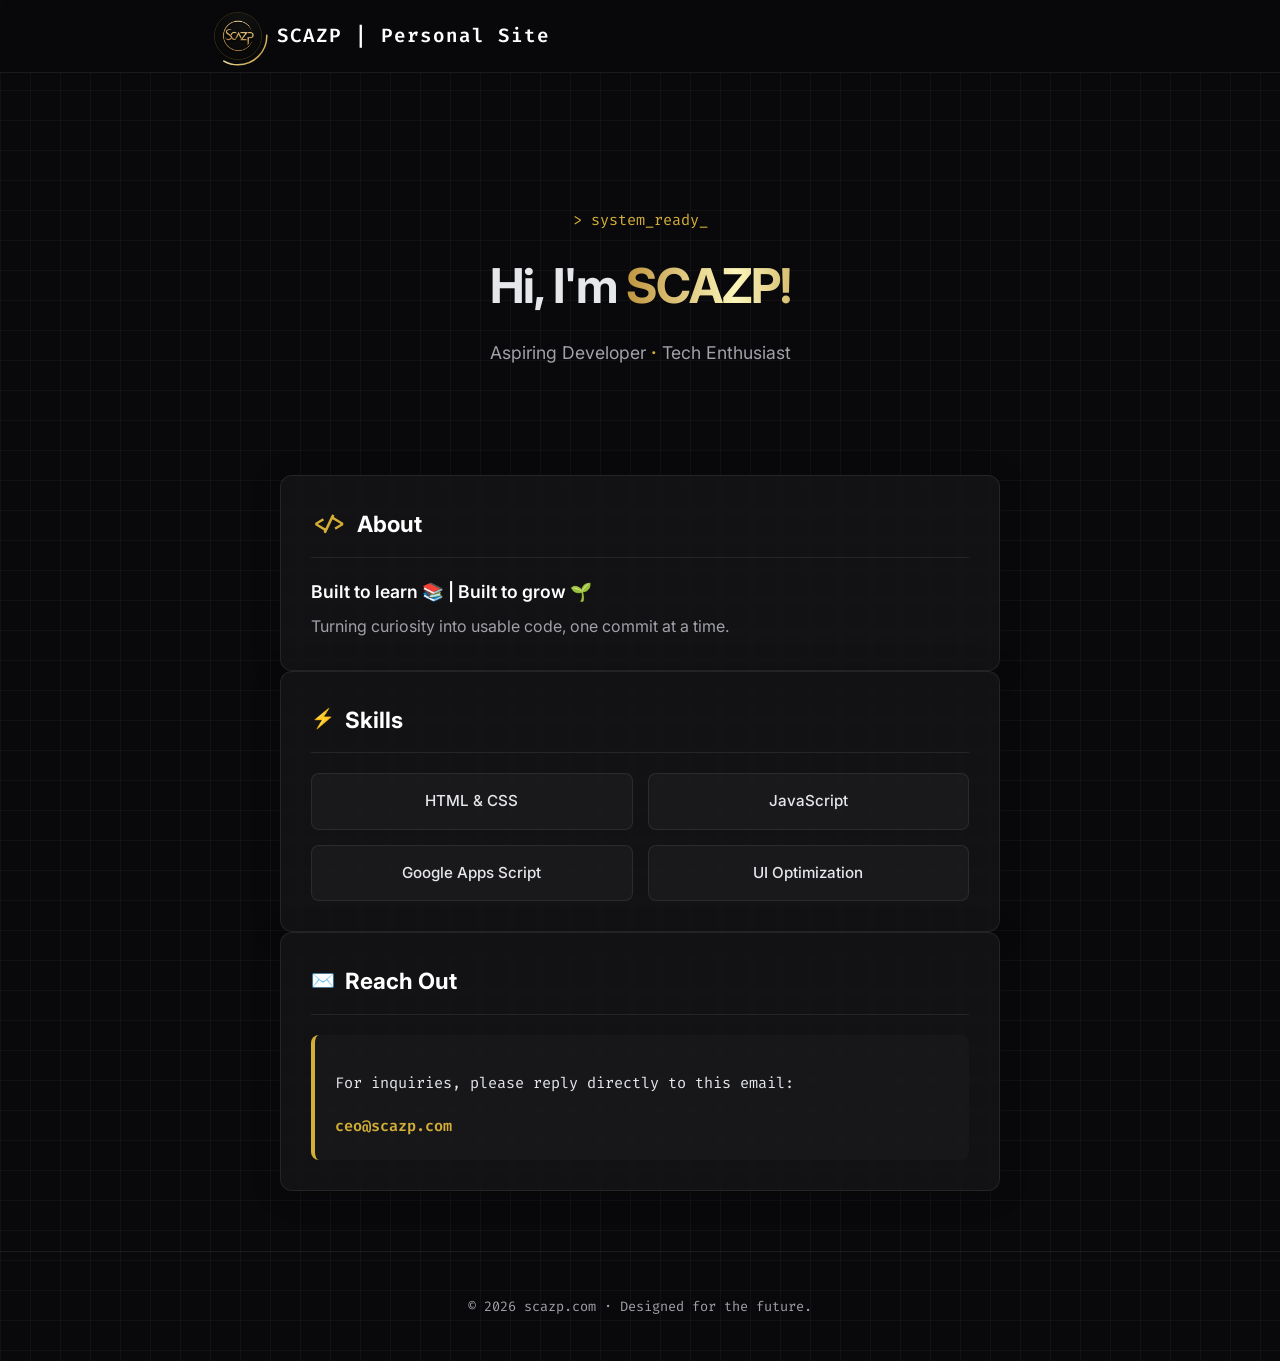
==== index.html @ 583ca5dd "Update index.html" ====
<!DOCTYPE html>
<html lang="en">
<head>
  <meta charset="UTF-8">
  <title>SCAZP | Personal Site</title>
  <meta name="viewport" content="width=device-width, initial-scale=1.0">
  <meta name="description" content="Personal portfolio of SCAZP - Aspiring Developer & Tech Enthusiast">
  <link rel="stylesheet" href="style.css">
  <link rel="preconnect" href="https://fonts.googleapis.com">
  <link rel="preconnect" href="https://fonts.gstatic.com" crossorigin>
  <link href="https://fonts.googleapis.com/css2?family=Fira+Code:wght@400;500;600&family=Inter:wght@300;400;500;600;700&display=swap" rel="stylesheet">
</head>
<body>

  <header class="navbar">
    <div class="brand">
      <div class="logo-wrapper">
        <img src="logo.png" alt="SCAZP Logo" class="logo-img" onerror="this.style.display='none'">
        <svg class="moving-line" viewBox="0 0 100 100" xmlns="http://www.w3.org/2000/svg">
          <circle cx="50" cy="50" r="48" stroke="url(#gold-gradient)" stroke-width="2.5" fill="none" stroke-dasharray="100 200" stroke-linecap="round"/>
          <defs>
            <linearGradient id="gold-gradient" x1="0%" y1="0%" x2="100%" y2="100%">
              <stop offset="0%" stop-color="#bf953f" />
              <stop offset="50%" stop-color="#fcf6ba" />
              <stop offset="100%" stop-color="#b38728" />
            </linearGradient>
          </defs>
        </svg>
      </div>
      <span>SCAZP | Personal Site</span>
    </div>
  </header>

  <main>
    <section class="hero">
      <div class="hero-content">
        <p class="tag">&gt; system_ready<span class="cursor">_</span></p>
        <h1>Hi, I'm <span class="gradient-text">SCAZP!</span></h1>
        <p class="subtitle">Aspiring Developer <span class="dot">·</span> Tech Enthusiast</p>
      </div>
    </section>

    <div class="content-wrapper">
      <section class="card-section">
        <h2><span class="icon">&lt;/&gt;</span> About</h2>
        <p class="about-text">
          <span class="about-strong">Built to learn 📚 | Built to grow 🌱</span>
          <span class="about-light">Turning curiosity into usable code, one commit at a time.</span>
        </p>
      </section>

      <section class="card-section">
        <h2><span class="icon">⚡</span> Skills</h2>
        <ul class="skills">
          <li>HTML & CSS</li>
          <li>JavaScript</li>
          <li>Google Apps Script</li>
          <li>UI Optimization</li>
        </ul>
      </section>

      <section class="card-section">
        <h2><span class="icon">✉️</span> Reach Out</h2>
        <div class="contact-box">
          <p>For inquiries, please reply directly to this email:</p>
          <a href="mailto:ceo@scazp.com" class="email">ceo@scazp.com</a>
        </div>
      </section>
    </div>
  </main>

  <footer>
    <p>© 2026 scazp.com · Designed for the future.</p>
  </footer>

</body>
</html>
---- style.css ----
:root {
  /* Tukar tema kepada warna Emas (Gold) yang sepadan dengan logo */
  --bg: #09090b; 
  --panel: rgba(24, 24, 27, 0.7);
  --panel-border: rgba(255, 255, 255, 0.08);
  --text: #e5e7eb;
  --muted: #a1a1aa;
  --accent: #d4af37; /* Gold premium */
  --accent-glow: rgba(212, 175, 55, 0.3);
}

* {
  box-sizing: border-box;
}

body {
  margin: 0;
  font-family: 'Inter', sans-serif;
  background-color: var(--bg);
  background-image: 
    linear-gradient(rgba(255, 255, 255, 0.03) 1px, transparent 1px),
    linear-gradient(90deg, rgba(255, 255, 255, 0.03) 1px, transparent 1px);
  background-size: 30px 30px;
  color: var(--text);
  line-height: 1.6;
}

/* ===== NAVBAR ===== */
.navbar {
  position: sticky;
  top: 0;
  z-index: 100;
  background: rgba(9, 9, 11, 0.8);
  backdrop-filter: blur(12px);
  -webkit-backdrop-filter: blur(12px);
  border-bottom: 1px solid var(--panel-border);
}

.brand {
  display: flex;
  align-items: center;
  gap: 15px;
  padding: 12px 24px;
  max-width: 900px;
  margin: auto;
}

/* ===== LOGO KAU & GARISAN BERGERAK ===== */
.logo-wrapper {
  position: relative;
  width: 48px;
  height: 48px;
  display: flex;
  align-items: center;
  justify-content: center;
}

.logo-img {
  width: 100%;
  height: 100%;
  object-fit: cover;
  border-radius: 50%; /* Membulatkan logo hitam untuk nampak kemas */
  position: relative;
  z-index: 2;
  border: 1px solid rgba(212, 175, 55, 0.2);
}

.moving-line {
  position: absolute;
  top: -6px;
  left: -6px;
  width: calc(100% + 12px);
  height: calc(100% + 12px);
  z-index: 1;
  animation: spin 3s linear infinite;
}

@keyframes spin {
  100% { transform: rotate(360deg); }
}

.brand span {
  font-family: 'Fira Code', monospace;
  font-size: 1.2rem;
  font-weight: 600;
  letter-spacing: 1px;
  color: #fff;
}

/* ===== HERO ===== */
.hero {
  padding: 100px 20px 60px;
  text-align: center;
}

.tag {
  font-family: 'Fira Code', monospace;
  color: var(--accent);
  font-size: 0.95rem;
  margin-bottom: 15px;
}

.cursor {
  animation: blink 1s step-end infinite;
}

@keyframes blink {
  50% { opacity: 0; }
}

.hero h1 {
  font-size: 3rem;
  margin: 0;
  font-weight: 700;
  letter-spacing: -1px;
}

/* Teks Gradient Emas */
.gradient-text {
  background: linear-gradient(90deg, #bf953f, #fcf6ba, #b38728, #fbf5b7);
  background-size: 200% auto;
  -webkit-background-clip: text;
  -webkit-text-fill-color: transparent;
  background-clip: text;
  animation: shine 4s linear infinite;
}

@keyframes shine {
  to { background-position: 200% center; }
}

.subtitle {
  color: var(--muted);
  font-size: 1.1rem;
  margin-top: 15px;
}

.dot {
  color: var(--accent);
  font-weight: bold;
}

/* ===== CONTENT ===== */
main {
  max-width: 760px;
  margin: auto;
  padding: 20px 20px 60px;
  display: flex;
  flex-direction: column;
  gap: 30px;
}

.card-section {
  background: var(--panel);
  border: 1px solid var(--panel-border);
  border-radius: 12px;
  padding: 30px;
  backdrop-filter: blur(5px);
  box-shadow: 0 4px 30px rgba(0, 0, 0, 0.2);
  transition: transform 0.3s ease, box-shadow 0.3s ease;
  opacity: 0;
  transform: translateY(20px);
  animation: fadeUp 0.6s ease-out forwards;
}

.card-section:hover {
  transform: translateY(-5px);
  box-shadow: 0 10px 40px rgba(0, 0, 0, 0.4);
  border-color: rgba(212, 175, 55, 0.3);
}

.card-section:nth-child(1) { animation-delay: 0.1s; }
.card-section:nth-child(2) { animation-delay: 0.2s; }
.card-section:nth-child(3) { animation-delay: 0.3s; }

h2 {
  color: #fff;
  font-size: 1.4rem;
  margin-top: 0;
  display: flex;
  align-items: center;
  gap: 10px;
  border-bottom: 1px solid var(--panel-border);
  padding-bottom: 15px;
  margin-bottom: 20px;
}

.icon {
  color: var(--accent);
  font-family: 'Fira Code', monospace;
  font-size: 1.2rem;
}

/* ===== SKILLS GRID ===== */
.skills {
  list-style: none;
  padding: 0;
  margin: 0;
  display: grid;
  grid-template-columns: repeat(2, 1fr);
  gap: 15px;
}

.skills li {
  background: rgba(255, 255, 255, 0.03);
  border: 1px solid var(--panel-border);
  padding: 15px;
  border-radius: 8px;
  text-align: center;
  font-weight: 500;
  font-size: 0.95rem;
  transition: all 0.3s ease;
}

.skills li:hover {
  background: rgba(212, 175, 55, 0.05);
  border-color: var(--accent);
  color: var(--accent);
  box-shadow: 0 0 15px var(--accent-glow);
}

@media (max-width: 600px) {
  .skills {
    grid-template-columns: repeat(2, 1fr);
  }
}

/* ===== CONTACT ===== */
.contact-box {
  background: rgba(255, 255, 255, 0.02);
  padding: 20px;
  border-radius: 8px;
  border-left: 4px solid var(--accent);
  font-family: 'Fira Code', monospace;
  font-size: 0.95rem;
  line-height: 1.8;
}

.email {
  color: var(--accent);
  text-decoration: none;
  font-weight: 600;
  display: block;
  margin-top: 5px;
  transition: text-shadow 0.3s ease;
}

.email:hover {
  text-shadow: 0 0 10px var(--accent-glow);
}

/* ===== FOOTER ===== */
footer {
  text-align: center;
  padding: 30px 20px;
  font-size: 0.85rem;
  color: var(--muted);
  border-top: 1px solid var(--panel-border);
  font-family: 'Fira Code', monospace;
}

/* ===== ABOUT TEXT ===== */
.about-text {
  margin: 0;
}

.about-strong {
  display: block;
  font-weight: 600;
  font-size: 1.1rem;
  color: #fff;
  margin-bottom: 8px;
}

.about-light {
  color: var(--muted);
}

/* ANIMATION */
@keyframes fadeUp {
  to {
    opacity: 1;
    transform: translateY(0);
  }
}
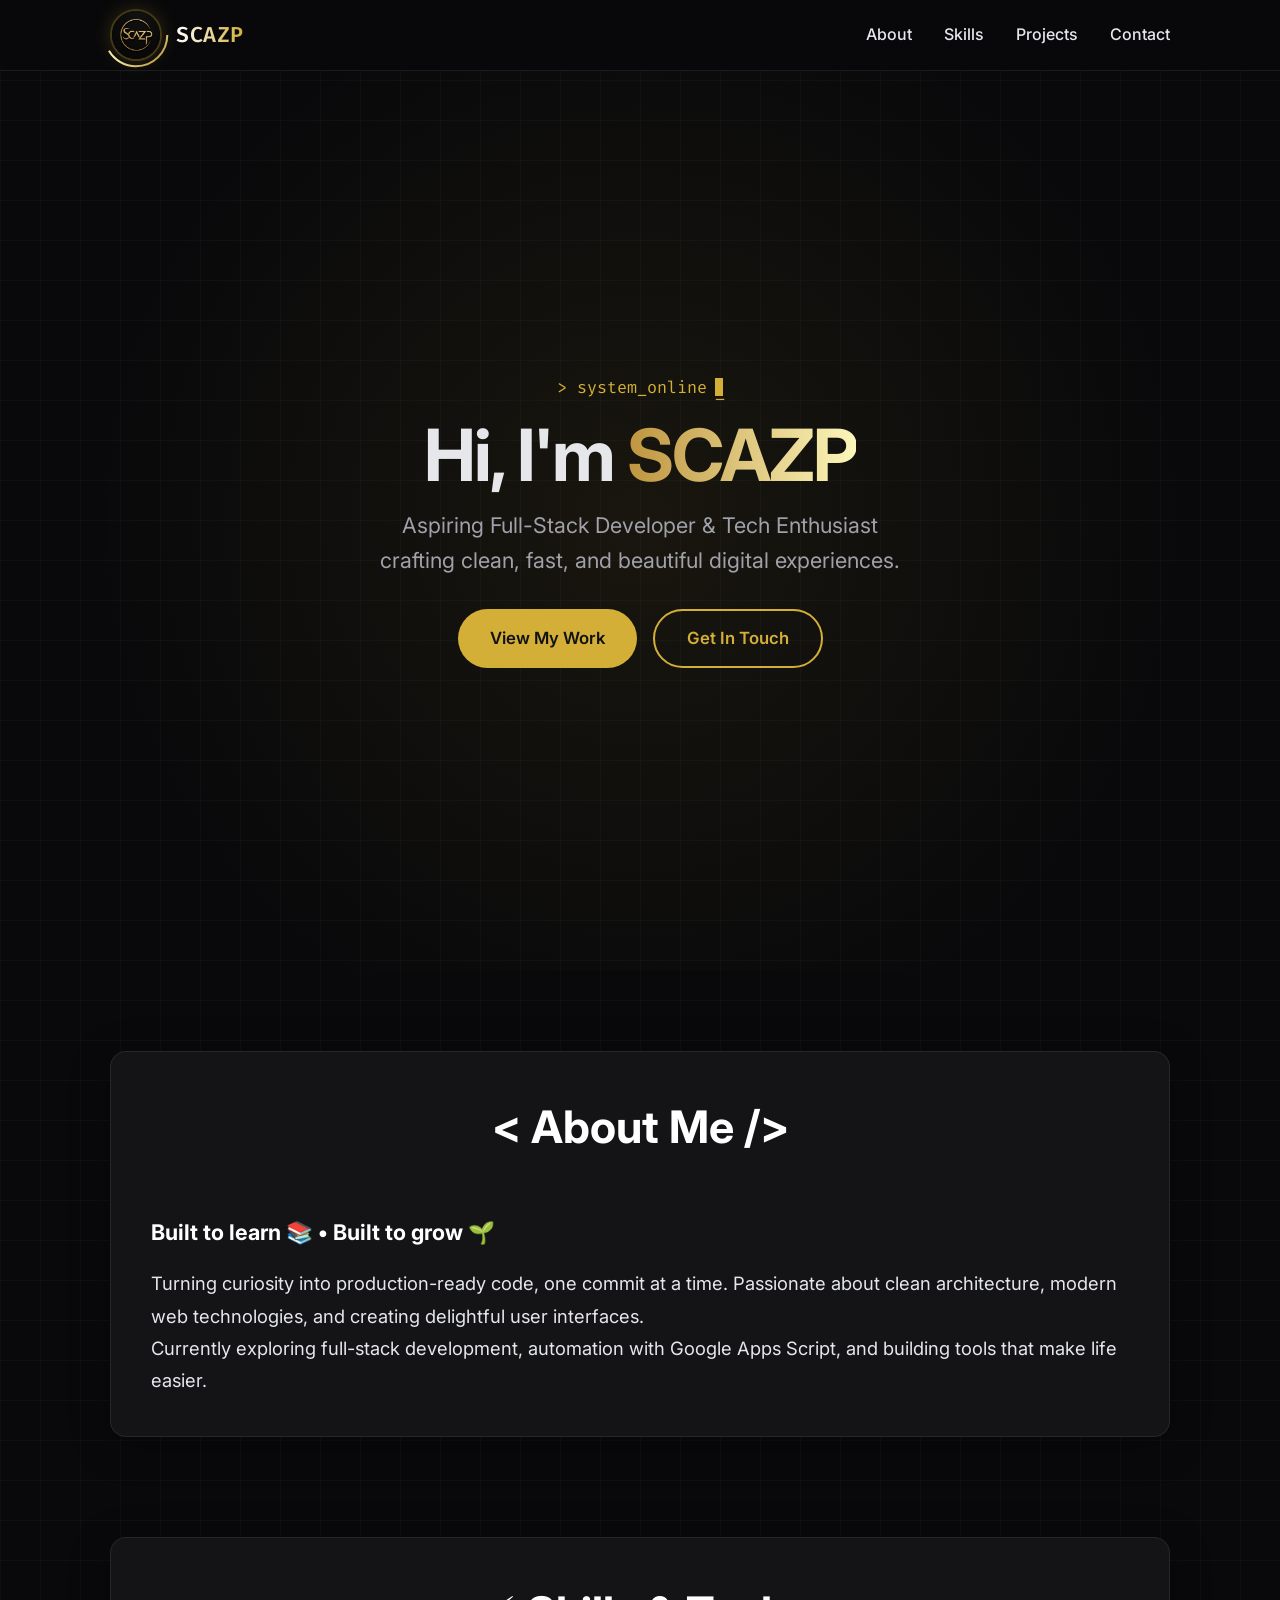
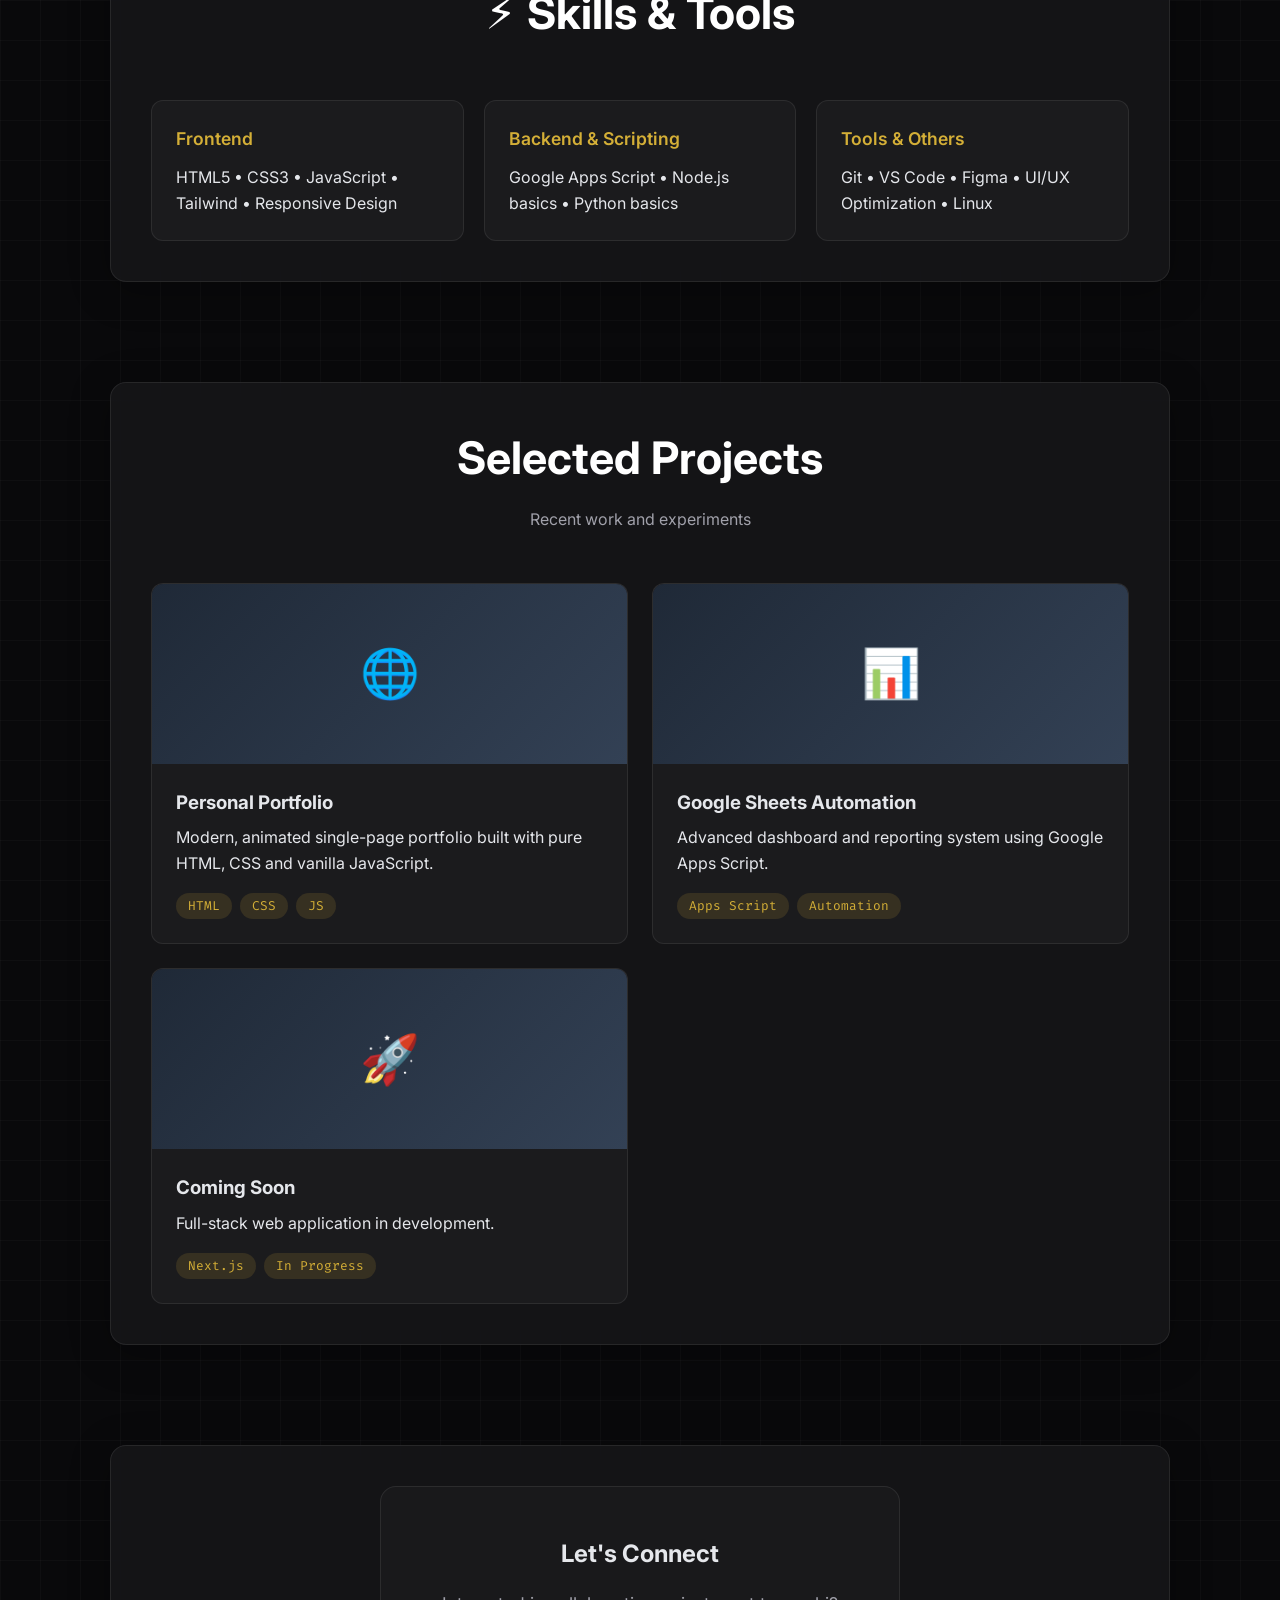
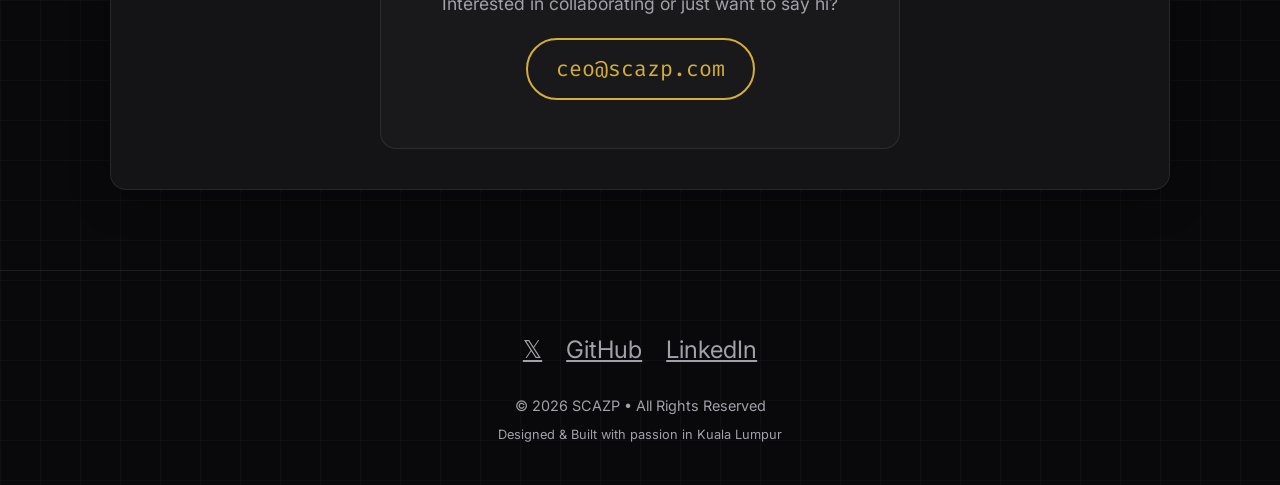
==== commit 3a8c9f4f: "Update index.html" ====
--- a/index.html
+++ b/index.html
@@ -2,76 +2,714 @@
 <html lang="en">
 <head>
   <meta charset="UTF-8">
+  <meta name="viewport" content="width=device-width, initial-scale=1.0">
   <title>SCAZP | Personal Site</title>
-  <meta name="viewport" content="width=device-width, initial-scale=1.0">
-  <meta name="description" content="Personal portfolio of SCAZP - Aspiring Developer & Tech Enthusiast">
-  <link rel="stylesheet" href="style.css">
+  <meta name="description" content="Personal portfolio of SCAZP - Aspiring Developer &amp; Tech Enthusiast">
   <link rel="preconnect" href="https://fonts.googleapis.com">
   <link rel="preconnect" href="https://fonts.gstatic.com" crossorigin>
-  <link href="https://fonts.googleapis.com/css2?family=Fira+Code:wght@400;500;600&family=Inter:wght@300;400;500;600;700&display=swap" rel="stylesheet">
+  <link href="https://fonts.googleapis.com/css2?family=Fira+Code:wght@400;500;600&amp;family=Inter:wght@300;400;500;600;700&amp;display=swap" rel="stylesheet">
+  <style>
+    :root {
+      /* Theme Colors */
+      --bg: #09090b;
+      --panel: rgba(24, 24, 27, 0.75);
+      --panel-border: rgba(255, 255, 255, 0.08);
+      --text: #e5e7eb;
+      --muted: #a1a1aa;
+      --accent: #d4af37;
+      --accent-glow: rgba(212, 175, 55, 0.35);
+      --success: #22c55e;
+    }
+
+    * {
+      box-sizing: border-box;
+      margin: 0;
+      padding: 0;
+    }
+
+    body {
+      font-family: 'Inter', system-ui, sans-serif;
+      background-color: var(--bg);
+      background-image: 
+        linear-gradient(rgba(255, 255, 255, 0.025) 1px, transparent 1px),
+        linear-gradient(90deg, rgba(255, 255, 255, 0.025) 1px, transparent 1px);
+      background-size: 40px 40px;
+      color: var(--text);
+      line-height: 1.6;
+      overflow-x: hidden;
+      -webkit-font-smoothing: antialiased;
+    }
+
+    /* ===== NAVBAR ===== */
+    .navbar {
+      position: sticky;
+      top: 0;
+      z-index: 1000;
+      background: rgba(9, 9, 11, 0.92);
+      backdrop-filter: blur(16px);
+      border-bottom: 1px solid var(--panel-border);
+    }
+
+    .nav-container {
+      max-width: 1100px;
+      margin: 0 auto;
+      padding: 0 20px;
+      display: flex;
+      align-items: center;
+      justify-content: space-between;
+      height: 70px;
+    }
+
+    .brand {
+      display: flex;
+      align-items: center;
+      gap: 14px;
+      text-decoration: none;
+      color: inherit;
+    }
+
+    .logo-wrapper {
+      position: relative;
+      width: 52px;
+      height: 52px;
+      display: flex;
+      align-items: center;
+      justify-content: center;
+    }
+
+    .logo-img {
+      width: 100%;
+      height: 100%;
+      object-fit: cover;
+      border-radius: 50%;
+      border: 2px solid rgba(212, 175, 55, 0.3);
+      box-shadow: 0 0 20px rgba(212, 175, 55, 0.2);
+      z-index: 2;
+    }
+
+    .moving-line {
+      position: absolute;
+      top: -8px;
+      left: -8px;
+      width: calc(100% + 16px);
+      height: calc(100% + 16px);
+      animation: spin 4s linear infinite;
+    }
+
+    @keyframes spin {
+      100% { transform: rotate(360deg); }
+    }
+
+    .brand span {
+      font-family: 'Fira Code', monospace;
+      font-size: 1.35rem;
+      font-weight: 600;
+      letter-spacing: 0.5px;
+      background: linear-gradient(90deg, #fff, var(--accent));
+      -webkit-background-clip: text;
+      -webkit-text-fill-color: transparent;
+    }
+
+    .nav-links {
+      display: flex;
+      gap: 32px;
+      list-style: none;
+    }
+
+    .nav-links a {
+      color: var(--text);
+      text-decoration: none;
+      font-weight: 500;
+      transition: color 0.3s ease;
+    }
+
+    .nav-links a:hover {
+      color: var(--accent);
+    }
+
+    .hamburger {
+      display: none;
+      flex-direction: column;
+      gap: 5px;
+      cursor: pointer;
+      z-index: 1001;
+    }
+
+    .hamburger span {
+      width: 28px;
+      height: 3px;
+      background: var(--accent);
+      transition: all 0.3s ease;
+    }
+
+    /* ===== HERO ===== */
+    .hero {
+      min-height: 100vh;
+      display: flex;
+      align-items: center;
+      justify-content: center;
+      text-align: center;
+      padding: 0 20px;
+      position: relative;
+      overflow: hidden;
+    }
+
+    .hero::before {
+      content: '';
+      position: absolute;
+      top: 0;
+      left: 0;
+      right: 0;
+      bottom: 0;
+      background: radial-gradient(circle at center, rgba(212, 175, 55, 0.08) 0%, transparent 70%);
+      pointer-events: none;
+    }
+
+    .hero-content {
+      max-width: 780px;
+      z-index: 2;
+    }
+
+    .tag {
+      font-family: 'Fira Code', monospace;
+      color: var(--accent);
+      font-size: 1.05rem;
+      margin-bottom: 16px;
+      display: inline-flex;
+      align-items: center;
+      gap: 8px;
+    }
+
+    .cursor {
+      display: inline-block;
+      width: 8px;
+      height: 1.1em;
+      background: var(--accent);
+      vertical-align: middle;
+      animation: blink 0.8s step-end infinite;
+    }
+
+    @keyframes blink {
+      50% { opacity: 0; }
+    }
+
+    .hero h1 {
+      font-size: clamp(2.8rem, 8vw, 4.5rem);
+      font-weight: 700;
+      line-height: 1.05;
+      margin-bottom: 16px;
+      letter-spacing: -2px;
+    }
+
+    .gradient-text {
+      background: linear-gradient(90deg, #bf953f, #fcf6ba, #f0d070, #b38728);
+      background-size: 300% auto;
+      -webkit-background-clip: text;
+      -webkit-text-fill-color: transparent;
+      animation: shine 5s linear infinite;
+    }
+
+    @keyframes shine {
+      to { background-position: 300% center; }
+    }
+
+    .subtitle {
+      color: var(--muted);
+      font-size: clamp(1.15rem, 3.5vw, 1.35rem);
+      max-width: 520px;
+      margin: 0 auto 32px;
+    }
+
+    .cta-buttons {
+      display: flex;
+      gap: 16px;
+      justify-content: center;
+      flex-wrap: wrap;
+    }
+
+    .btn {
+      padding: 14px 32px;
+      border-radius: 9999px;
+      font-weight: 600;
+      text-decoration: none;
+      display: inline-flex;
+      align-items: center;
+      gap: 10px;
+      transition: all 0.3s cubic-bezier(0.4, 0, 0.2, 1);
+      font-size: 1.05rem;
+    }
+
+    .btn-primary {
+      background: var(--accent);
+      color: #111;
+    }
+
+    .btn-primary:hover {
+      transform: translateY(-4px);
+      box-shadow: 0 10px 30px var(--accent-glow);
+    }
+
+    .btn-outline {
+      border: 2px solid var(--accent);
+      color: var(--accent);
+    }
+
+    .btn-outline:hover {
+      background: rgba(212, 175, 55, 0.1);
+      transform: translateY(-4px);
+    }
+
+    /* ===== SECTIONS ===== */
+    .content-wrapper {
+      max-width: 1100px;
+      margin: 0 auto;
+      padding: 80px 20px;
+      display: flex;
+      flex-direction: column;
+      gap: 100px;
+    }
+
+    .section-header {
+      text-align: center;
+      margin-bottom: 50px;
+    }
+
+    .section-header h2 {
+      font-size: clamp(2rem, 5vw, 2.8rem);
+      margin-bottom: 12px;
+      color: #fff;
+    }
+
+    .section-header p {
+      color: var(--muted);
+      max-width: 420px;
+      margin: 0 auto;
+    }
+
+    .card-section {
+      background: var(--panel);
+      border: 1px solid var(--panel-border);
+      border-radius: 16px;
+      padding: 40px;
+      backdrop-filter: blur(12px);
+      box-shadow: 0 8px 40px rgba(0, 0, 0, 0.3);
+      transition: all 0.4s cubic-bezier(0.4, 0, 0.2, 1);
+    }
+
+    .card-section:hover {
+      transform: translateY(-8px);
+      box-shadow: 0 20px 50px rgba(212, 175, 55, 0.15);
+      border-color: rgba(212, 175, 55, 0.25);
+    }
+
+    /* About */
+    .about-text {
+      font-size: 1.15rem;
+      line-height: 1.75;
+    }
+
+    .about-strong {
+      display: block;
+      font-weight: 700;
+      font-size: 1.35rem;
+      margin-bottom: 16px;
+      color: #fff;
+    }
+
+    /* Skills */
+    .skills-grid {
+      display: grid;
+      grid-template-columns: repeat(auto-fit, minmax(260px, 1fr));
+      gap: 20px;
+    }
+
+    .skill-card {
+      background: rgba(255,255,255,0.03);
+      border: 1px solid var(--panel-border);
+      padding: 24px;
+      border-radius: 12px;
+      transition: all 0.3s ease;
+    }
+
+    .skill-card:hover {
+      border-color: var(--accent);
+      background: rgba(212, 175, 55, 0.06);
+      transform: scale(1.03);
+    }
+
+    .skill-name {
+      font-weight: 600;
+      margin-bottom: 12px;
+      color: var(--accent);
+      font-size: 1.1rem;
+    }
+
+    /* Projects */
+    .projects-grid {
+      display: grid;
+      grid-template-columns: repeat(auto-fit, minmax(320px, 1fr));
+      gap: 24px;
+    }
+
+    .project-card {
+      background: rgba(255,255,255,0.03);
+      border-radius: 12px;
+      overflow: hidden;
+      border: 1px solid var(--panel-border);
+      transition: all 0.4s ease;
+    }
+
+    .project-card:hover {
+      transform: translateY(-12px);
+      box-shadow: 0 20px 40px rgba(0,0,0,0.4);
+      border-color: var(--accent);
+    }
+
+    .project-img {
+      height: 180px;
+      background: linear-gradient(135deg, #1f2937, #334155);
+      display: flex;
+      align-items: center;
+      justify-content: center;
+      font-size: 3rem;
+      color: #64748b;
+    }
+
+    .project-info {
+      padding: 24px;
+    }
+
+    .project-info h3 {
+      margin-bottom: 8px;
+    }
+
+    .project-tags {
+      display: flex;
+      flex-wrap: wrap;
+      gap: 8px;
+      margin-top: 16px;
+    }
+
+    .tag-pill {
+      background: rgba(212, 175, 55, 0.15);
+      color: var(--accent);
+      font-size: 0.8rem;
+      padding: 3px 12px;
+      border-radius: 9999px;
+      font-family: 'Fira Code', monospace;
+    }
+
+    /* Contact */
+    .contact-box {
+      max-width: 520px;
+      margin: 0 auto;
+      text-align: center;
+      background: rgba(255,255,255,0.025);
+      padding: 48px 32px;
+      border-radius: 16px;
+      border: 1px solid var(--panel-border);
+    }
+
+    .email {
+      font-size: 1.35rem;
+      font-family: 'Fira Code', monospace;
+      color: var(--accent);
+      text-decoration: none;
+      padding: 12px 28px;
+      border: 2px solid var(--accent);
+      border-radius: 9999px;
+      display: inline-block;
+      margin-top: 20px;
+      transition: all 0.3s;
+    }
+
+    .email:hover {
+      background: var(--accent);
+      color: #111;
+      box-shadow: 0 0 25px var(--accent-glow);
+    }
+
+    /* Footer */
+    footer {
+      text-align: center;
+      padding: 60px 20px 40px;
+      color: var(--muted);
+      font-size: 0.9rem;
+      border-top: 1px solid var(--panel-border);
+    }
+
+    .social-links {
+      display: flex;
+      justify-content: center;
+      gap: 24px;
+      margin-bottom: 24px;
+    }
+
+    .social-links a {
+      color: var(--muted);
+      font-size: 1.5rem;
+      transition: all 0.3s;
+    }
+
+    .social-links a:hover {
+      color: var(--accent);
+      transform: translateY(-3px);
+    }
+
+    /* ===== MOBILE ===== */
+    @media (max-width: 768px) {
+      .nav-links {
+        position: fixed;
+        top: 70px;
+        left: 0;
+        right: 0;
+        background: var(--bg);
+        flex-direction: column;
+        padding: 30px;
+        gap: 24px;
+        text-align: center;
+        transform: translateY(-120%);
+        transition: transform 0.4s ease;
+        box-shadow: 0 10px 20px rgba(0,0,0,0.5);
+      }
+
+      .nav-links.active {
+        transform: translateY(0);
+      }
+
+      .hamburger {
+        display: flex;
+      }
+
+      .hamburger.active span:nth-child(1) {
+        transform: rotate(45deg) translate(6px, 6px);
+      }
+      .hamburger.active span:nth-child(2) {
+        opacity: 0;
+      }
+      .hamburger.active span:nth-child(3) {
+        transform: rotate(-45deg) translate(5px, -5px);
+      }
+
+      .content-wrapper {
+        padding: 60px 20px;
+        gap: 80px;
+      }
+
+      .card-section {
+        padding: 32px 24px;
+      }
+    }
+
+    /* Scroll animations */
+    .fade-in {
+      opacity: 0;
+      transform: translateY(30px);
+      transition: all 0.8s cubic-bezier(0.25, 0.1, 0.25, 1);
+    }
+
+    .fade-in.visible {
+      opacity: 1;
+      transform: translateY(0);
+    }
+  </style>
 </head>
 <body>
 
+  <!-- NAVBAR -->
   <header class="navbar">
-    <div class="brand">
-      <div class="logo-wrapper">
-        <img src="logo.png" alt="SCAZP Logo" class="logo-img" onerror="this.style.display='none'">
-        <svg class="moving-line" viewBox="0 0 100 100" xmlns="http://www.w3.org/2000/svg">
-          <circle cx="50" cy="50" r="48" stroke="url(#gold-gradient)" stroke-width="2.5" fill="none" stroke-dasharray="100 200" stroke-linecap="round"/>
-          <defs>
-            <linearGradient id="gold-gradient" x1="0%" y1="0%" x2="100%" y2="100%">
-              <stop offset="0%" stop-color="#bf953f" />
-              <stop offset="50%" stop-color="#fcf6ba" />
-              <stop offset="100%" stop-color="#b38728" />
-            </linearGradient>
-          </defs>
-        </svg>
-      </div>
-      <span>SCAZP | Personal Site</span>
+    <div class="nav-container">
+      <a href="#" class="brand">
+        <div class="logo-wrapper">
+          <img src="logo.png" alt="SCAZP Logo" class="logo-img" onerror="this.style.display='none'">
+          <svg class="moving-line" viewBox="0 0 100 100" xmlns="http://www.w3.org/2000/svg">
+            <circle cx="50" cy="50" r="46" stroke="url(#gold-gradient)" stroke-width="3" fill="none" stroke-dasharray="120 180"/>
+            <defs>
+              <linearGradient id="gold-gradient" x1="0%" y1="0%" x2="100%" y2="100%">
+                <stop offset="0%" stop-color="#bf953f"/>
+                <stop offset="50%" stop-color="#fcf6ba"/>
+                <stop offset="100%" stop-color="#b38728"/>
+              </linearGradient>
+            </defs>
+          </svg>
+        </div>
+        <span>SCAZP</span>
+      </a>
+
+      <ul class="nav-links" id="navLinks">
+        <li><a href="#about">About</a></li>
+        <li><a href="#skills">Skills</a></li>
+        <li><a href="#projects">Projects</a></li>
+        <li><a href="#contact">Contact</a></li>
+      </ul>
+
+      <div class="hamburger" id="hamburger">
+        <span></span>
+        <span></span>
+        <span></span>
+      </div>
     </div>
   </header>
 
-  <main>
-    <section class="hero">
-      <div class="hero-content">
-        <p class="tag">&gt; system_ready<span class="cursor">_</span></p>
-        <h1>Hi, I'm <span class="gradient-text">SCAZP!</span></h1>
-        <p class="subtitle">Aspiring Developer <span class="dot">·</span> Tech Enthusiast</p>
+  <!-- HERO -->
+  <section class="hero">
+    <div class="hero-content fade-in">
+      <p class="tag">&gt; system_online<span class="cursor">_</span></p>
+      <h1>Hi, I'm <span class="gradient-text">SCAZP</span></h1>
+      <p class="subtitle">Aspiring Full-Stack Developer &amp; Tech Enthusiast crafting clean, fast, and beautiful digital experiences.</p>
+      
+      <div class="cta-buttons">
+        <a href="#projects" class="btn btn-primary">View My Work</a>
+        <a href="#contact" class="btn btn-outline">Get In Touch</a>
+      </div>
+    </div>
+  </section>
+
+  <div class="content-wrapper">
+
+    <!-- ABOUT -->
+    <section id="about" class="card-section fade-in">
+      <div class="section-header">
+        <h2>&lt; About Me /&gt;</h2>
+      </div>
+      <div class="about-text">
+        <span class="about-strong">Built to learn 📚 • Built to grow 🌱</span>
+        <p>Turning curiosity into production-ready code, one commit at a time. Passionate about clean architecture, modern web technologies, and creating delightful user interfaces.</p>
+        <p>Currently exploring full-stack development, automation with Google Apps Script, and building tools that make life easier.</p>
       </div>
     </section>
 
-    <div class="content-wrapper">
-      <section class="card-section">
-        <h2><span class="icon">&lt;/&gt;</span> About</h2>
-        <p class="about-text">
-          <span class="about-strong">Built to learn 📚 | Built to grow 🌱</span>
-          <span class="about-light">Turning curiosity into usable code, one commit at a time.</span>
-        </p>
-      </section>
-
-      <section class="card-section">
-        <h2><span class="icon">⚡</span> Skills</h2>
-        <ul class="skills">
-          <li>HTML & CSS</li>
-          <li>JavaScript</li>
-          <li>Google Apps Script</li>
-          <li>UI Optimization</li>
-        </ul>
-      </section>
-
-      <section class="card-section">
-        <h2><span class="icon">✉️</span> Reach Out</h2>
-        <div class="contact-box">
-          <p>For inquiries, please reply directly to this email:</p>
-          <a href="mailto:ceo@scazp.com" class="email">ceo@scazp.com</a>
+    <!-- SKILLS -->
+    <section id="skills" class="card-section fade-in">
+      <div class="section-header">
+        <h2>⚡ Skills &amp; Tools</h2>
+      </div>
+      <div class="skills-grid">
+        <div class="skill-card">
+          <div class="skill-name">Frontend</div>
+          <p>HTML5 • CSS3 • JavaScript • Tailwind • Responsive Design</p>
         </div>
-      </section>
+        <div class="skill-card">
+          <div class="skill-name">Backend &amp; Scripting</div>
+          <p>Google Apps Script • Node.js basics • Python basics</p>
+        </div>
+        <div class="skill-card">
+          <div class="skill-name">Tools &amp; Others</div>
+          <p>Git • VS Code • Figma • UI/UX Optimization • Linux</p>
+        </div>
+      </div>
+    </section>
+
+    <!-- PROJECTS -->
+    <section id="projects" class="card-section fade-in">
+      <div class="section-header">
+        <h2>Selected Projects</h2>
+        <p>Recent work and experiments</p>
+      </div>
+      
+      <div class="projects-grid">
+        <div class="project-card">
+          <div class="project-img">🌐</div>
+          <div class="project-info">
+            <h3>Personal Portfolio</h3>
+            <p>Modern, animated single-page portfolio built with pure HTML, CSS and vanilla JavaScript.</p>
+            <div class="project-tags">
+              <span class="tag-pill">HTML</span>
+              <span class="tag-pill">CSS</span>
+              <span class="tag-pill">JS</span>
+            </div>
+          </div>
+        </div>
+
+        <div class="project-card">
+          <div class="project-img">📊</div>
+          <div class="project-info">
+            <h3>Google Sheets Automation</h3>
+            <p>Advanced dashboard and reporting system using Google Apps Script.</p>
+            <div class="project-tags">
+              <span class="tag-pill">Apps Script</span>
+              <span class="tag-pill">Automation</span>
+            </div>
+          </div>
+        </div>
+
+        <div class="project-card">
+          <div class="project-img">🚀</div>
+          <div class="project-info">
+            <h3>Coming Soon</h3>
+            <p>Full-stack web application in development.</p>
+            <div class="project-tags">
+              <span class="tag-pill">Next.js</span>
+              <span class="tag-pill">In Progress</span>
+            </div>
+          </div>
+        </div>
+      </div>
+    </section>
+
+    <!-- CONTACT -->
+    <section id="contact" class="card-section fade-in">
+      <div class="contact-box">
+        <h2 style="margin-bottom: 16px;">Let's Connect</h2>
+        <p style="color: var(--muted); font-size: 1.1rem;">Interested in collaborating or just want to say hi?</p>
+        <a href="mailto:ceo@scazp.com" class="email">ceo@scazp.com</a>
+      </div>
+    </section>
+
+  </div>
+
+  <!-- FOOTER -->
+  <footer>
+    <div class="social-links">
+      <a href="#" aria-label="Twitter/X">𝕏</a>
+      <a href="#" aria-label="GitHub">GitHub</a>
+      <a href="#" aria-label="LinkedIn">LinkedIn</a>
     </div>
-  </main>
-
-  <footer>
-    <p>© 2026 scazp.com · Designed for the future.</p>
+    <p>© 2026 SCAZP • All Rights Reserved</p>
+    <p style="margin-top: 8px; font-size: 0.8rem;">Designed &amp; Built with passion in Kuala Lumpur</p>
   </footer>
 
+  <script>
+    // Mobile Menu
+    const hamburger = document.getElementById('hamburger');
+    const navLinks = document.getElementById('navLinks');
+
+    hamburger.addEventListener('click', () => {
+      hamburger.classList.toggle('active');
+      navLinks.classList.toggle('active');
+    });
+
+    // Close mobile menu when clicking a link
+    document.querySelectorAll('.nav-links a').forEach(link => {
+      link.addEventListener('click', () => {
+        hamburger.classList.remove('active');
+        navLinks.classList.remove('active');
+      });
+    });
+
+    // Fade-in on scroll
+    const fadeElements = document.querySelectorAll('.fade-in');
+    
+    const observer = new IntersectionObserver((entries) => {
+      entries.forEach(entry => {
+        if (entry.isIntersecting) {
+          entry.target.classList.add('visible');
+        }
+      });
+    }, {
+      threshold: 0.15,
+      rootMargin: "0px 0px -50px 0px"
+    });
+
+    fadeElements.forEach(el => observer.observe(el));
+
+    // Keyboard support for accessibility
+    document.addEventListener('keydown', (e) => {
+      if (e.key === '/' && document.activeElement.tagName !== "INPUT" && document.activeElement.tagName !== "TEXTAREA") {
+        e.preventDefault();
+        document.querySelector('.hero').scrollIntoView({ behavior: 'smooth' });
+      }
+    });
+  </script>
 </body>
 </html>
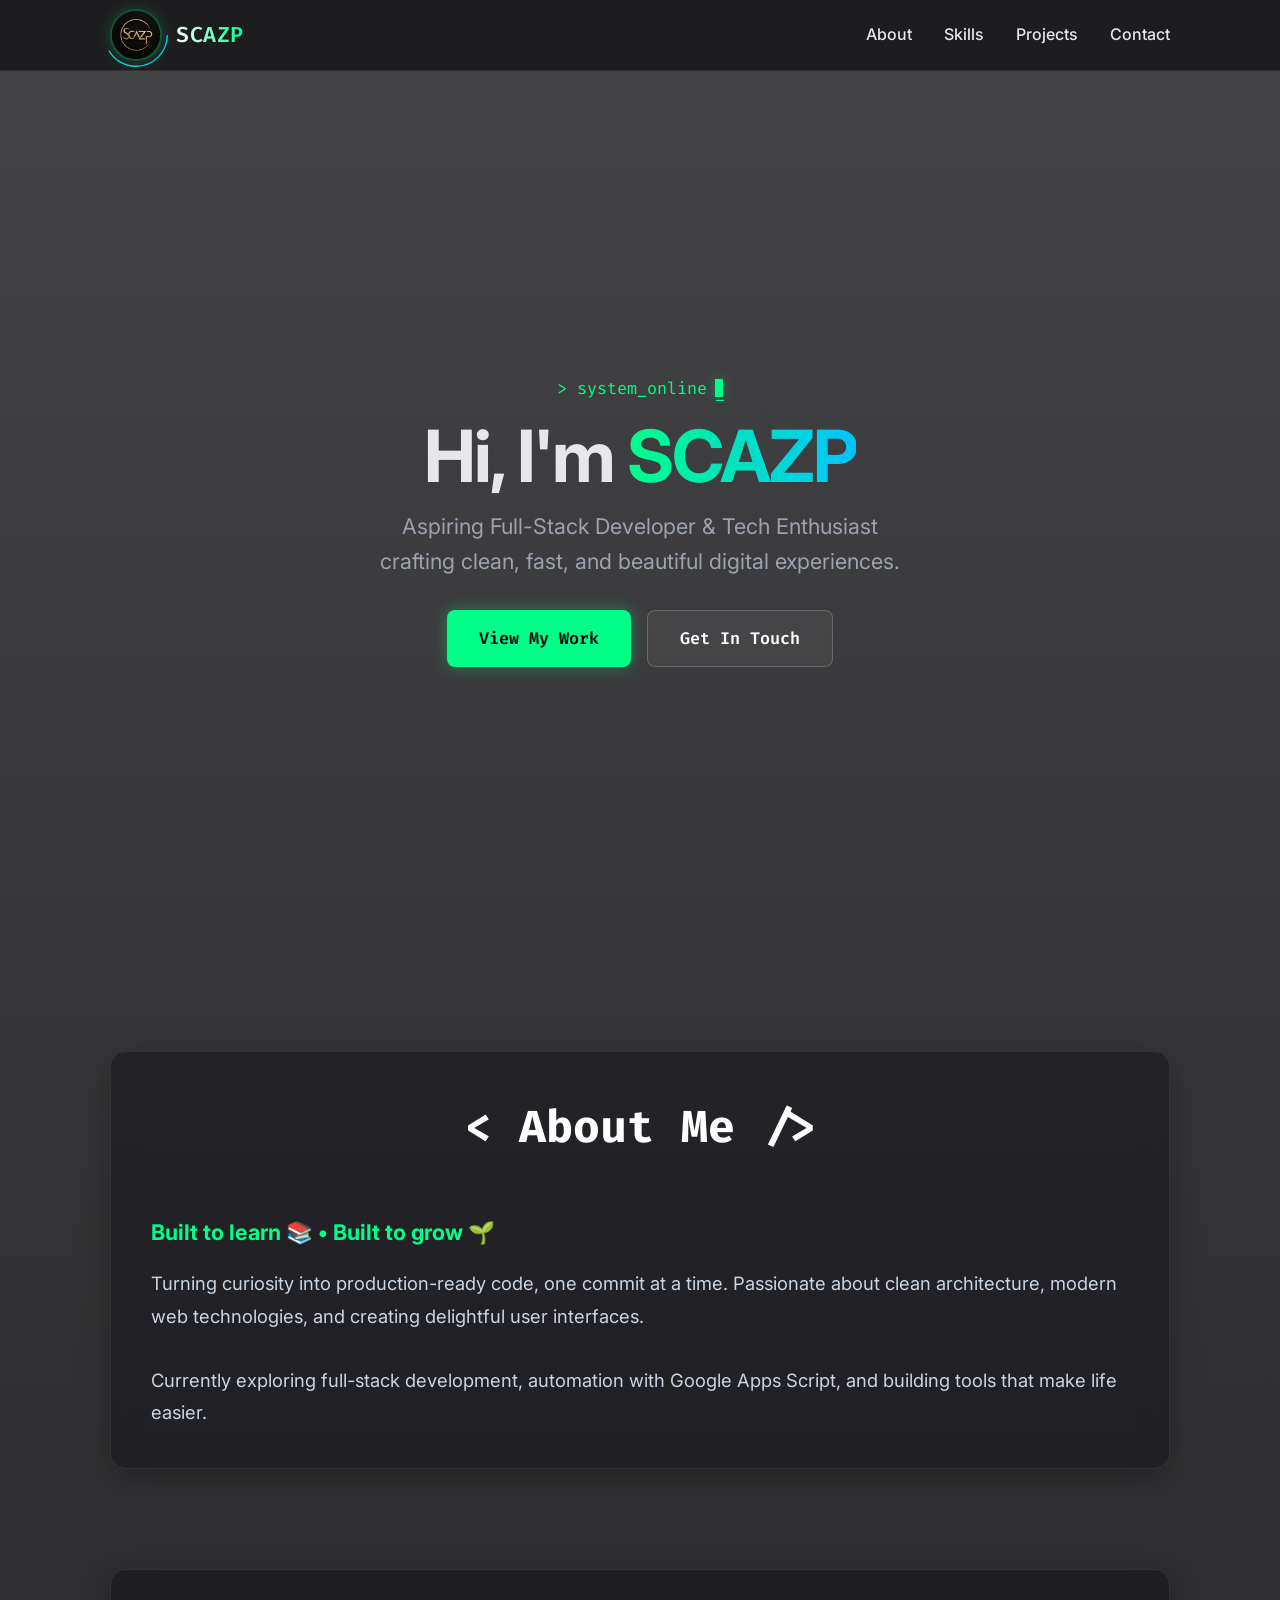
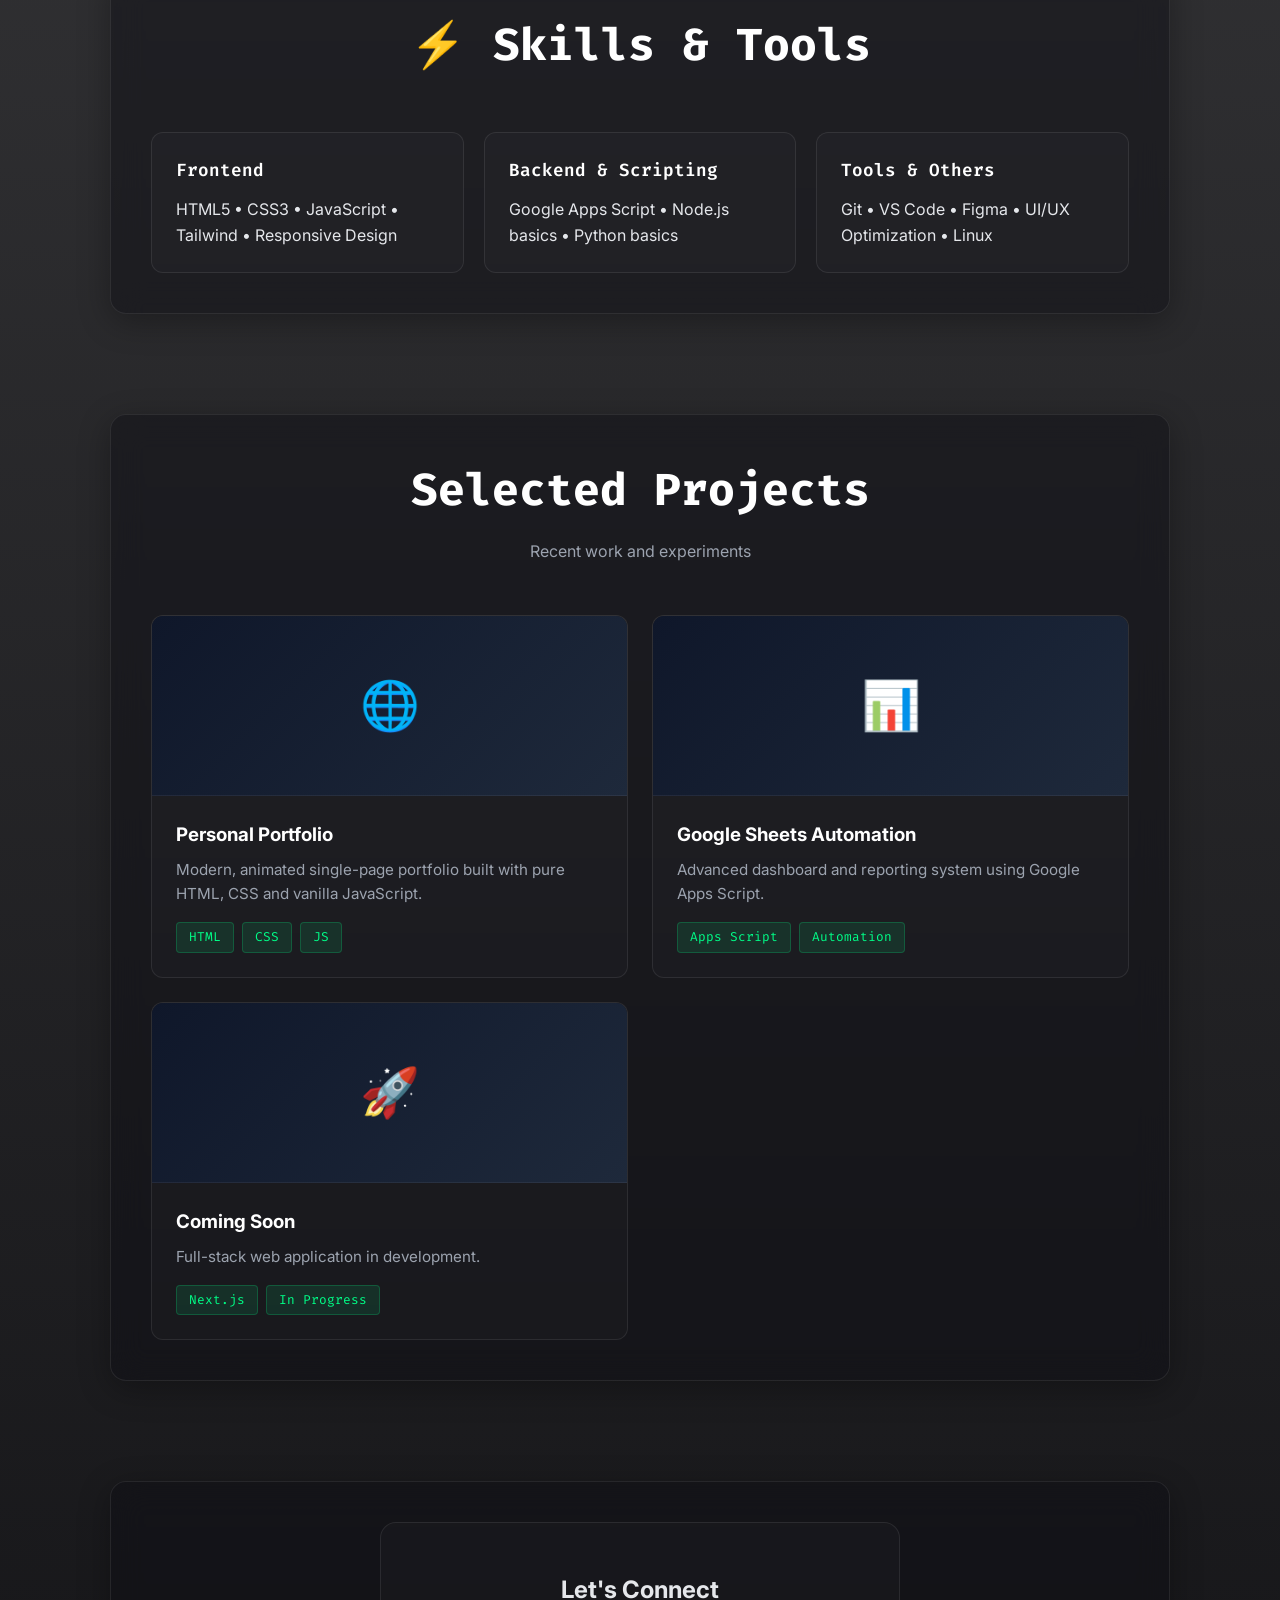
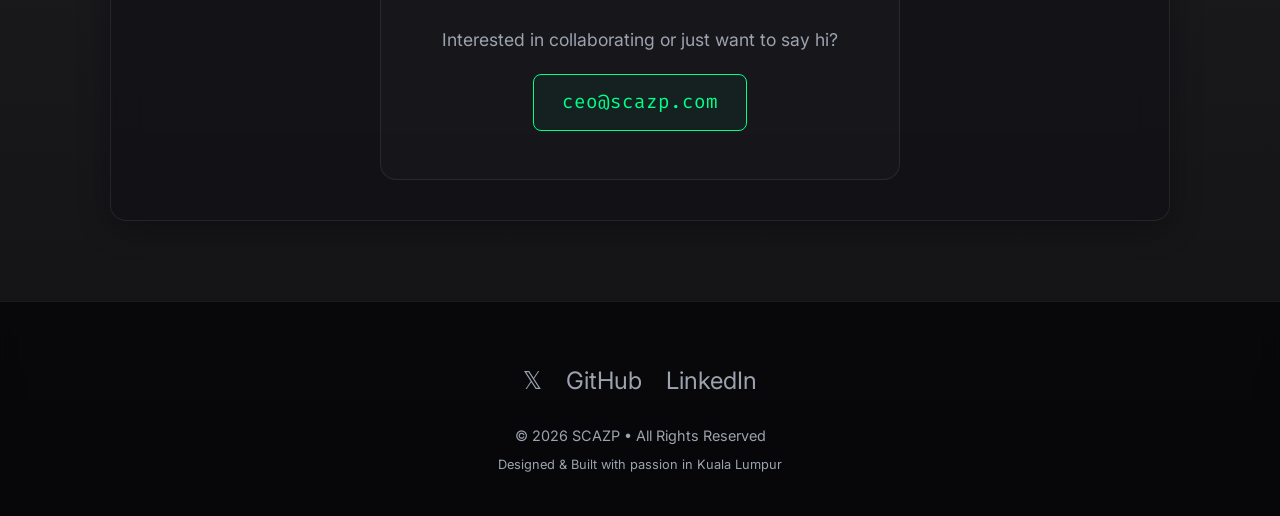
==== commit 459f8da5: "Update index.html" ====
--- a/index.html
+++ b/index.html
@@ -4,21 +4,21 @@
   <meta charset="UTF-8">
   <meta name="viewport" content="width=device-width, initial-scale=1.0">
   <title>SCAZP | Personal Site</title>
-  <meta name="description" content="Personal portfolio of SCAZP - Aspiring Developer &amp; Tech Enthusiast">
+  <meta name="description" content="Personal portfolio of SCAZP - Aspiring Developer & Tech Enthusiast">
   <link rel="preconnect" href="https://fonts.googleapis.com">
   <link rel="preconnect" href="https://fonts.gstatic.com" crossorigin>
-  <link href="https://fonts.googleapis.com/css2?family=Fira+Code:wght@400;500;600&amp;family=Inter:wght@300;400;500;600;700&amp;display=swap" rel="stylesheet">
+  <link href="https://fonts.googleapis.com/css2?family=Fira+Code:wght@400;500;600&family=Inter:wght@300;400;500;600;700&display=swap" rel="stylesheet">
   <style>
     :root {
-      /* Theme Colors */
-      --bg: #09090b;
-      --panel: rgba(24, 24, 27, 0.75);
+      /* Tech Premium Colors - No Gold */
+      --bg-dark: #050508;
+      --panel: rgba(15, 15, 20, 0.45);
       --panel-border: rgba(255, 255, 255, 0.08);
       --text: #e5e7eb;
-      --muted: #a1a1aa;
-      --accent: #d4af37;
-      --accent-glow: rgba(212, 175, 55, 0.35);
-      --success: #22c55e;
+      --muted: #9ca3af;
+      --accent: #00ff88; /* Neon Green */
+      --accent-glow: rgba(0, 255, 136, 0.35);
+      --glass-blur: blur(16px);
     }
 
     * {
@@ -29,15 +29,61 @@
 
     body {
       font-family: 'Inter', system-ui, sans-serif;
-      background-color: var(--bg);
-      background-image: 
-        linear-gradient(rgba(255, 255, 255, 0.025) 1px, transparent 1px),
-        linear-gradient(90deg, rgba(255, 255, 255, 0.025) 1px, transparent 1px);
-      background-size: 40px 40px;
+      /* Space Background with dark overlay for readability */
+      background: linear-gradient(to bottom, rgba(5, 5, 8, 0.75), rgba(5, 5, 8, 0.95)), 
+                  url('https://images.unsplash.com/photo-1506318137071-a8e063b4bec0?q=80&w=3000&auto=format&fit=crop') no-repeat center center fixed;
+      background-size: cover;
       color: var(--text);
       line-height: 1.6;
       overflow-x: hidden;
       -webkit-font-smoothing: antialiased;
+    }
+
+    /* ===== SHOOTING STARS ANIMATION ===== */
+    .stars-container {
+      position: fixed;
+      top: 0;
+      left: 0;
+      width: 100%;
+      height: 100%;
+      pointer-events: none;
+      z-index: 0;
+      overflow: hidden;
+    }
+
+    .shooting-star {
+      position: absolute;
+      width: 150px;
+      height: 2px;
+      background: linear-gradient(90deg, rgba(255,255,255,0), var(--accent));
+      transform: rotate(-45deg);
+      animation: shooting 4s ease-in-out infinite;
+      opacity: 0;
+    }
+
+    .shooting-star::before {
+      content: '';
+      position: absolute;
+      top: 50%;
+      right: 0;
+      transform: translateY(-50%);
+      width: 4px;
+      height: 4px;
+      background: #fff;
+      border-radius: 50%;
+      box-shadow: 0 0 15px 3px var(--accent);
+    }
+
+    /* Randomizing star positions and delays */
+    .star-1 { top: 10%; left: 30%; animation-delay: 0s; }
+    .star-2 { top: 25%; left: 70%; animation-delay: 2.5s; animation-duration: 5s; }
+    .star-3 { top: 5%; left: 85%; animation-delay: 4s; animation-duration: 3.5s;}
+    .star-4 { top: 40%; left: 20%; animation-delay: 7s; }
+
+    @keyframes shooting {
+      0% { transform: translateX(100px) translateY(-100px) rotate(-45deg); opacity: 1; }
+      20% { transform: translateX(-600px) translateY(600px) rotate(-45deg); opacity: 0; }
+      100% { transform: translateX(-600px) translateY(600px) rotate(-45deg); opacity: 0; }
     }
 
     /* ===== NAVBAR ===== */
@@ -45,8 +91,9 @@
       position: sticky;
       top: 0;
       z-index: 1000;
-      background: rgba(9, 9, 11, 0.92);
-      backdrop-filter: blur(16px);
+      background: rgba(5, 5, 8, 0.6);
+      backdrop-filter: var(--glass-blur);
+      -webkit-backdrop-filter: var(--glass-blur);
       border-bottom: 1px solid var(--panel-border);
     }
 
@@ -82,9 +129,10 @@
       height: 100%;
       object-fit: cover;
       border-radius: 50%;
-      border: 2px solid rgba(212, 175, 55, 0.3);
-      box-shadow: 0 0 20px rgba(212, 175, 55, 0.2);
+      border: 2px solid rgba(0, 255, 136, 0.3);
+      box-shadow: 0 0 15px rgba(0, 255, 136, 0.2);
       z-index: 2;
+      background: #111;
     }
 
     .moving-line {
@@ -120,11 +168,12 @@
       color: var(--text);
       text-decoration: none;
       font-weight: 500;
-      transition: color 0.3s ease;
+      transition: color 0.3s ease, text-shadow 0.3s ease;
     }
 
     .nav-links a:hover {
       color: var(--accent);
+      text-shadow: 0 0 10px var(--accent-glow);
     }
 
     .hamburger {
@@ -140,6 +189,7 @@
       height: 3px;
       background: var(--accent);
       transition: all 0.3s ease;
+      box-shadow: 0 0 8px var(--accent-glow);
     }
 
     /* ===== HERO ===== */
@@ -151,23 +201,11 @@
       text-align: center;
       padding: 0 20px;
       position: relative;
-      overflow: hidden;
-    }
-
-    .hero::before {
-      content: '';
-      position: absolute;
-      top: 0;
-      left: 0;
-      right: 0;
-      bottom: 0;
-      background: radial-gradient(circle at center, rgba(212, 175, 55, 0.08) 0%, transparent 70%);
-      pointer-events: none;
+      z-index: 2;
     }
 
     .hero-content {
       max-width: 780px;
-      z-index: 2;
     }
 
     .tag {
@@ -187,6 +225,7 @@
       background: var(--accent);
       vertical-align: middle;
       animation: blink 0.8s step-end infinite;
+      box-shadow: 0 0 10px var(--accent-glow);
     }
 
     @keyframes blink {
@@ -202,15 +241,15 @@
     }
 
     .gradient-text {
-      background: linear-gradient(90deg, #bf953f, #fcf6ba, #f0d070, #b38728);
-      background-size: 300% auto;
+      background: linear-gradient(90deg, #00ff88, #00c3ff, #00ff88);
+      background-size: 200% auto;
       -webkit-background-clip: text;
       -webkit-text-fill-color: transparent;
-      animation: shine 5s linear infinite;
+      animation: shine 4s linear infinite;
     }
 
     @keyframes shine {
-      to { background-position: 300% center; }
+      to { background-position: 200% center; }
     }
 
     .subtitle {
@@ -229,7 +268,7 @@
 
     .btn {
       padding: 14px 32px;
-      border-radius: 9999px;
+      border-radius: 8px; /* Sharper corners for tech look */
       font-weight: 600;
       text-decoration: none;
       display: inline-flex;
@@ -237,25 +276,31 @@
       gap: 10px;
       transition: all 0.3s cubic-bezier(0.4, 0, 0.2, 1);
       font-size: 1.05rem;
+      font-family: 'Fira Code', monospace;
     }
 
     .btn-primary {
       background: var(--accent);
-      color: #111;
+      color: #050508;
+      box-shadow: 0 0 15px var(--accent-glow);
     }
 
     .btn-primary:hover {
       transform: translateY(-4px);
-      box-shadow: 0 10px 30px var(--accent-glow);
+      box-shadow: 0 10px 30px rgba(0, 255, 136, 0.5);
     }
 
     .btn-outline {
-      border: 2px solid var(--accent);
+      border: 1px solid rgba(255, 255, 255, 0.2);
+      color: #fff;
+      background: rgba(255, 255, 255, 0.05);
+      backdrop-filter: blur(5px);
+    }
+
+    .btn-outline:hover {
+      border-color: var(--accent);
       color: var(--accent);
-    }
-
-    .btn-outline:hover {
-      background: rgba(212, 175, 55, 0.1);
+      background: rgba(0, 255, 136, 0.05);
       transform: translateY(-4px);
     }
 
@@ -267,6 +312,8 @@
       display: flex;
       flex-direction: column;
       gap: 100px;
+      position: relative;
+      z-index: 2;
     }
 
     .section-header {
@@ -278,6 +325,7 @@
       font-size: clamp(2rem, 5vw, 2.8rem);
       margin-bottom: 12px;
       color: #fff;
+      font-family: 'Fira Code', monospace;
     }
 
     .section-header p {
@@ -291,21 +339,23 @@
       border: 1px solid var(--panel-border);
       border-radius: 16px;
       padding: 40px;
-      backdrop-filter: blur(12px);
-      box-shadow: 0 8px 40px rgba(0, 0, 0, 0.3);
+      backdrop-filter: var(--glass-blur);
+      -webkit-backdrop-filter: var(--glass-blur);
+      box-shadow: 0 8px 32px rgba(0, 0, 0, 0.3);
       transition: all 0.4s cubic-bezier(0.4, 0, 0.2, 1);
     }
 
     .card-section:hover {
-      transform: translateY(-8px);
-      box-shadow: 0 20px 50px rgba(212, 175, 55, 0.15);
-      border-color: rgba(212, 175, 55, 0.25);
+      transform: translateY(-5px);
+      box-shadow: 0 15px 40px rgba(0, 255, 136, 0.1);
+      border-color: rgba(0, 255, 136, 0.2);
     }
 
     /* About */
     .about-text {
       font-size: 1.15rem;
       line-height: 1.75;
+      color: #cbd5e1;
     }
 
     .about-strong {
@@ -313,7 +363,7 @@
       font-weight: 700;
       font-size: 1.35rem;
       margin-bottom: 16px;
-      color: #fff;
+      color: var(--accent);
     }
 
     /* Skills */
@@ -324,7 +374,7 @@
     }
 
     .skill-card {
-      background: rgba(255,255,255,0.03);
+      background: rgba(255,255,255,0.02);
       border: 1px solid var(--panel-border);
       padding: 24px;
       border-radius: 12px;
@@ -333,14 +383,16 @@
 
     .skill-card:hover {
       border-color: var(--accent);
-      background: rgba(212, 175, 55, 0.06);
-      transform: scale(1.03);
+      background: rgba(0, 255, 136, 0.05);
+      transform: scale(1.02);
+      box-shadow: 0 0 20px rgba(0, 255, 136, 0.1);
     }
 
     .skill-name {
+      font-family: 'Fira Code', monospace;
       font-weight: 600;
       margin-bottom: 12px;
-      color: var(--accent);
+      color: #fff;
       font-size: 1.1rem;
     }
 
@@ -352,7 +404,7 @@
     }
 
     .project-card {
-      background: rgba(255,255,255,0.03);
+      background: rgba(255,255,255,0.02);
       border-radius: 12px;
       overflow: hidden;
       border: 1px solid var(--panel-border);
@@ -360,19 +412,19 @@
     }
 
     .project-card:hover {
-      transform: translateY(-12px);
-      box-shadow: 0 20px 40px rgba(0,0,0,0.4);
+      transform: translateY(-8px);
+      box-shadow: 0 15px 30px rgba(0, 0, 0, 0.5);
       border-color: var(--accent);
     }
 
     .project-img {
       height: 180px;
-      background: linear-gradient(135deg, #1f2937, #334155);
+      background: linear-gradient(135deg, #0f172a, #1e293b);
       display: flex;
       align-items: center;
       justify-content: center;
       font-size: 3rem;
-      color: #64748b;
+      border-bottom: 1px solid var(--panel-border);
     }
 
     .project-info {
@@ -381,6 +433,12 @@
 
     .project-info h3 {
       margin-bottom: 8px;
+      color: #fff;
+    }
+
+    .project-info p {
+      color: var(--muted);
+      font-size: 0.95rem;
     }
 
     .project-tags {
@@ -391,12 +449,13 @@
     }
 
     .tag-pill {
-      background: rgba(212, 175, 55, 0.15);
+      background: rgba(0, 255, 136, 0.1);
       color: var(--accent);
       font-size: 0.8rem;
-      padding: 3px 12px;
-      border-radius: 9999px;
+      padding: 4px 12px;
+      border-radius: 4px;
       font-family: 'Fira Code', monospace;
+      border: 1px solid rgba(0, 255, 136, 0.2);
     }
 
     /* Contact */
@@ -404,38 +463,43 @@
       max-width: 520px;
       margin: 0 auto;
       text-align: center;
-      background: rgba(255,255,255,0.025);
+      background: rgba(255,255,255,0.02);
       padding: 48px 32px;
       border-radius: 16px;
       border: 1px solid var(--panel-border);
     }
 
     .email {
-      font-size: 1.35rem;
+      font-size: 1.2rem;
       font-family: 'Fira Code', monospace;
       color: var(--accent);
       text-decoration: none;
       padding: 12px 28px;
-      border: 2px solid var(--accent);
-      border-radius: 9999px;
+      border: 1px solid var(--accent);
+      border-radius: 8px;
       display: inline-block;
       margin-top: 20px;
       transition: all 0.3s;
+      background: rgba(0, 255, 136, 0.05);
     }
 
     .email:hover {
       background: var(--accent);
-      color: #111;
+      color: #050508;
       box-shadow: 0 0 25px var(--accent-glow);
     }
 
     /* Footer */
     footer {
+      position: relative;
+      z-index: 2;
       text-align: center;
       padding: 60px 20px 40px;
       color: var(--muted);
       font-size: 0.9rem;
       border-top: 1px solid var(--panel-border);
+      background: rgba(5, 5, 8, 0.8);
+      backdrop-filter: blur(10px);
     }
 
     .social-links {
@@ -448,12 +512,14 @@
     .social-links a {
       color: var(--muted);
       font-size: 1.5rem;
+      text-decoration: none;
       transition: all 0.3s;
     }
 
     .social-links a:hover {
       color: var(--accent);
       transform: translateY(-3px);
+      text-shadow: 0 0 10px var(--accent-glow);
     }
 
     /* ===== MOBILE ===== */
@@ -463,14 +529,15 @@
         top: 70px;
         left: 0;
         right: 0;
-        background: var(--bg);
+        background: rgba(5, 5, 8, 0.95);
+        backdrop-filter: blur(15px);
         flex-direction: column;
         padding: 30px;
         gap: 24px;
         text-align: center;
-        transform: translateY(-120%);
+        transform: translateY(-150%);
         transition: transform 0.4s ease;
-        box-shadow: 0 10px 20px rgba(0,0,0,0.5);
+        border-bottom: 1px solid var(--panel-border);
       }
 
       .nav-links.active {
@@ -515,6 +582,14 @@
   </style>
 </head>
 <body>
+
+  <!-- Shooting Stars Background -->
+  <div class="stars-container">
+    <div class="shooting-star star-1"></div>
+    <div class="shooting-star star-2"></div>
+    <div class="shooting-star star-3"></div>
+    <div class="shooting-star star-4"></div>
+  </div>
 
   <!-- NAVBAR -->
   <header class="navbar">
@@ -523,12 +598,11 @@
         <div class="logo-wrapper">
           <img src="logo.png" alt="SCAZP Logo" class="logo-img" onerror="this.style.display='none'">
           <svg class="moving-line" viewBox="0 0 100 100" xmlns="http://www.w3.org/2000/svg">
-            <circle cx="50" cy="50" r="46" stroke="url(#gold-gradient)" stroke-width="3" fill="none" stroke-dasharray="120 180"/>
+            <circle cx="50" cy="50" r="46" stroke="url(#neon-gradient)" stroke-width="2" fill="none" stroke-dasharray="120 180"/>
             <defs>
-              <linearGradient id="gold-gradient" x1="0%" y1="0%" x2="100%" y2="100%">
-                <stop offset="0%" stop-color="#bf953f"/>
-                <stop offset="50%" stop-color="#fcf6ba"/>
-                <stop offset="100%" stop-color="#b38728"/>
+              <linearGradient id="neon-gradient" x1="0%" y1="0%" x2="100%" y2="100%">
+                <stop offset="0%" stop-color="#00ff88"/>
+                <stop offset="100%" stop-color="#00c3ff"/>
               </linearGradient>
             </defs>
           </svg>
@@ -575,6 +649,7 @@
       <div class="about-text">
         <span class="about-strong">Built to learn 📚 • Built to grow 🌱</span>
         <p>Turning curiosity into production-ready code, one commit at a time. Passionate about clean architecture, modern web technologies, and creating delightful user interfaces.</p>
+        <br>
         <p>Currently exploring full-stack development, automation with Google Apps Script, and building tools that make life easier.</p>
       </div>
     </section>
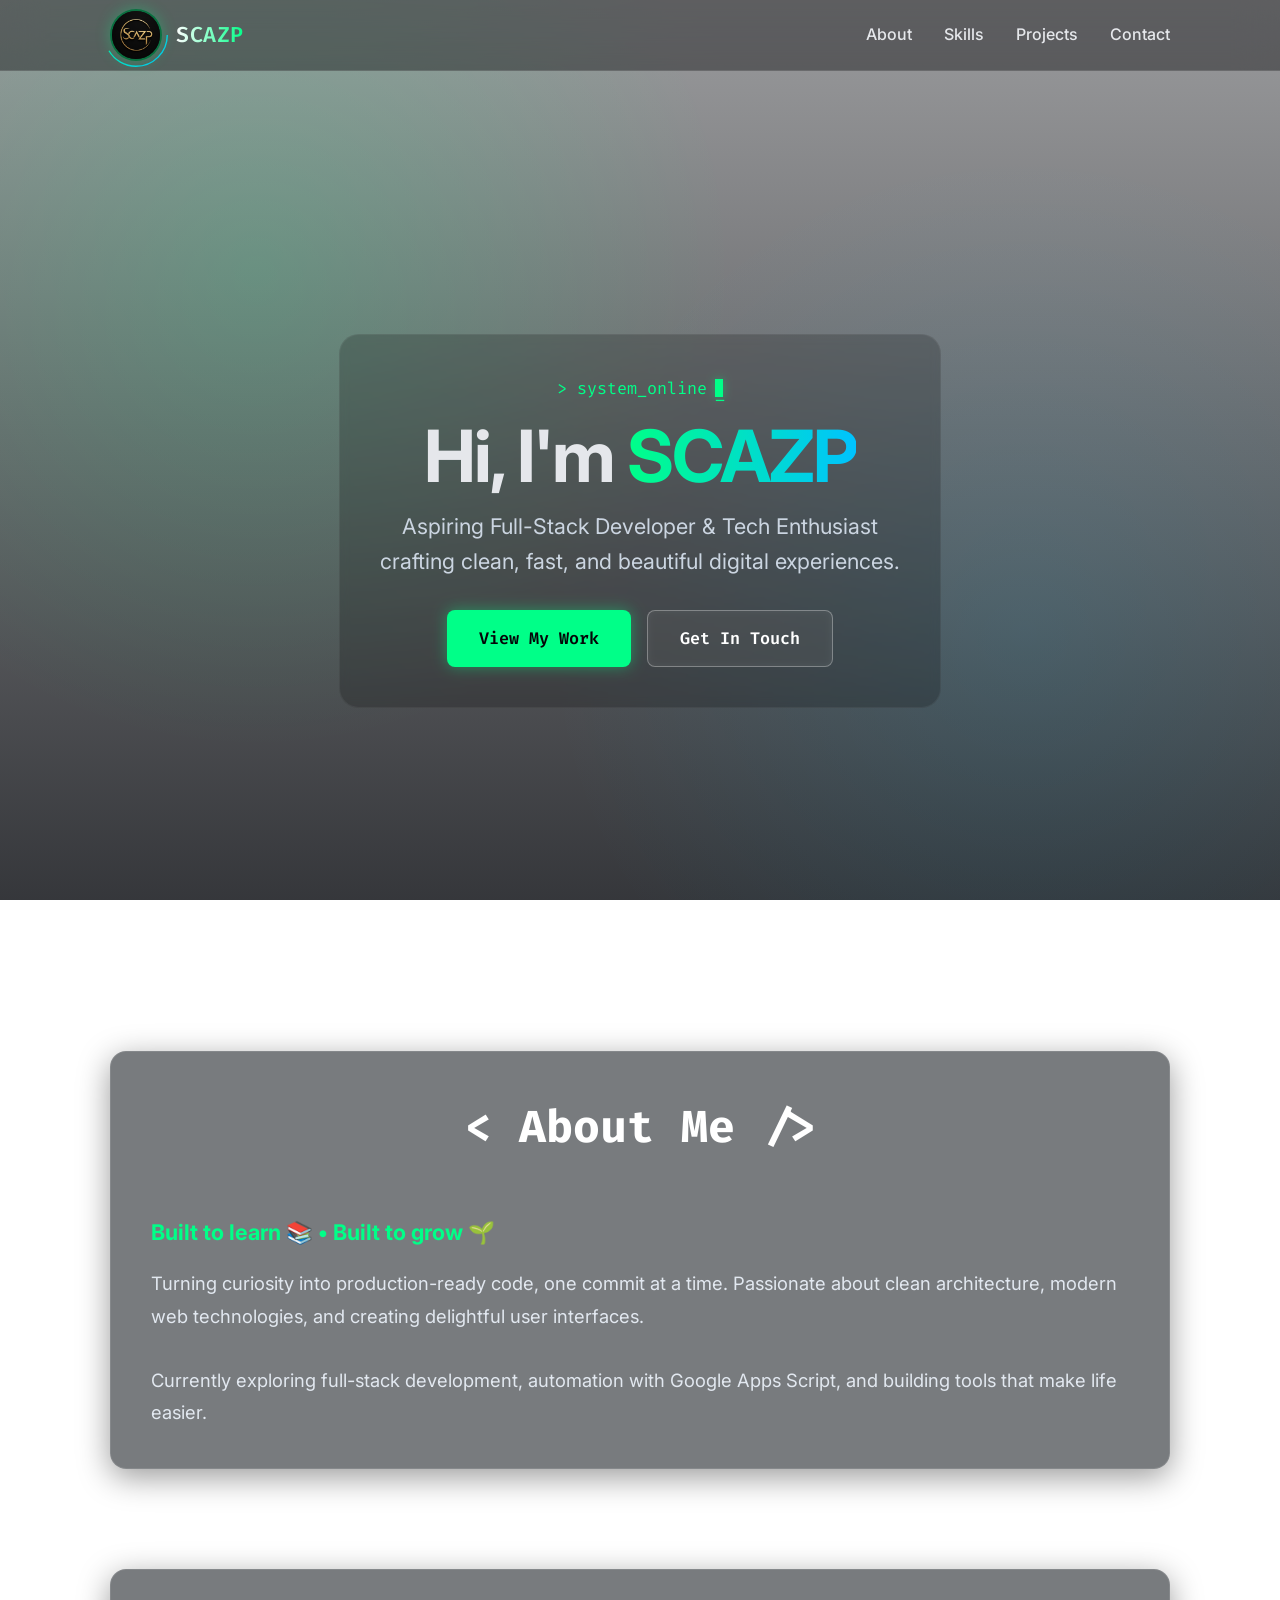
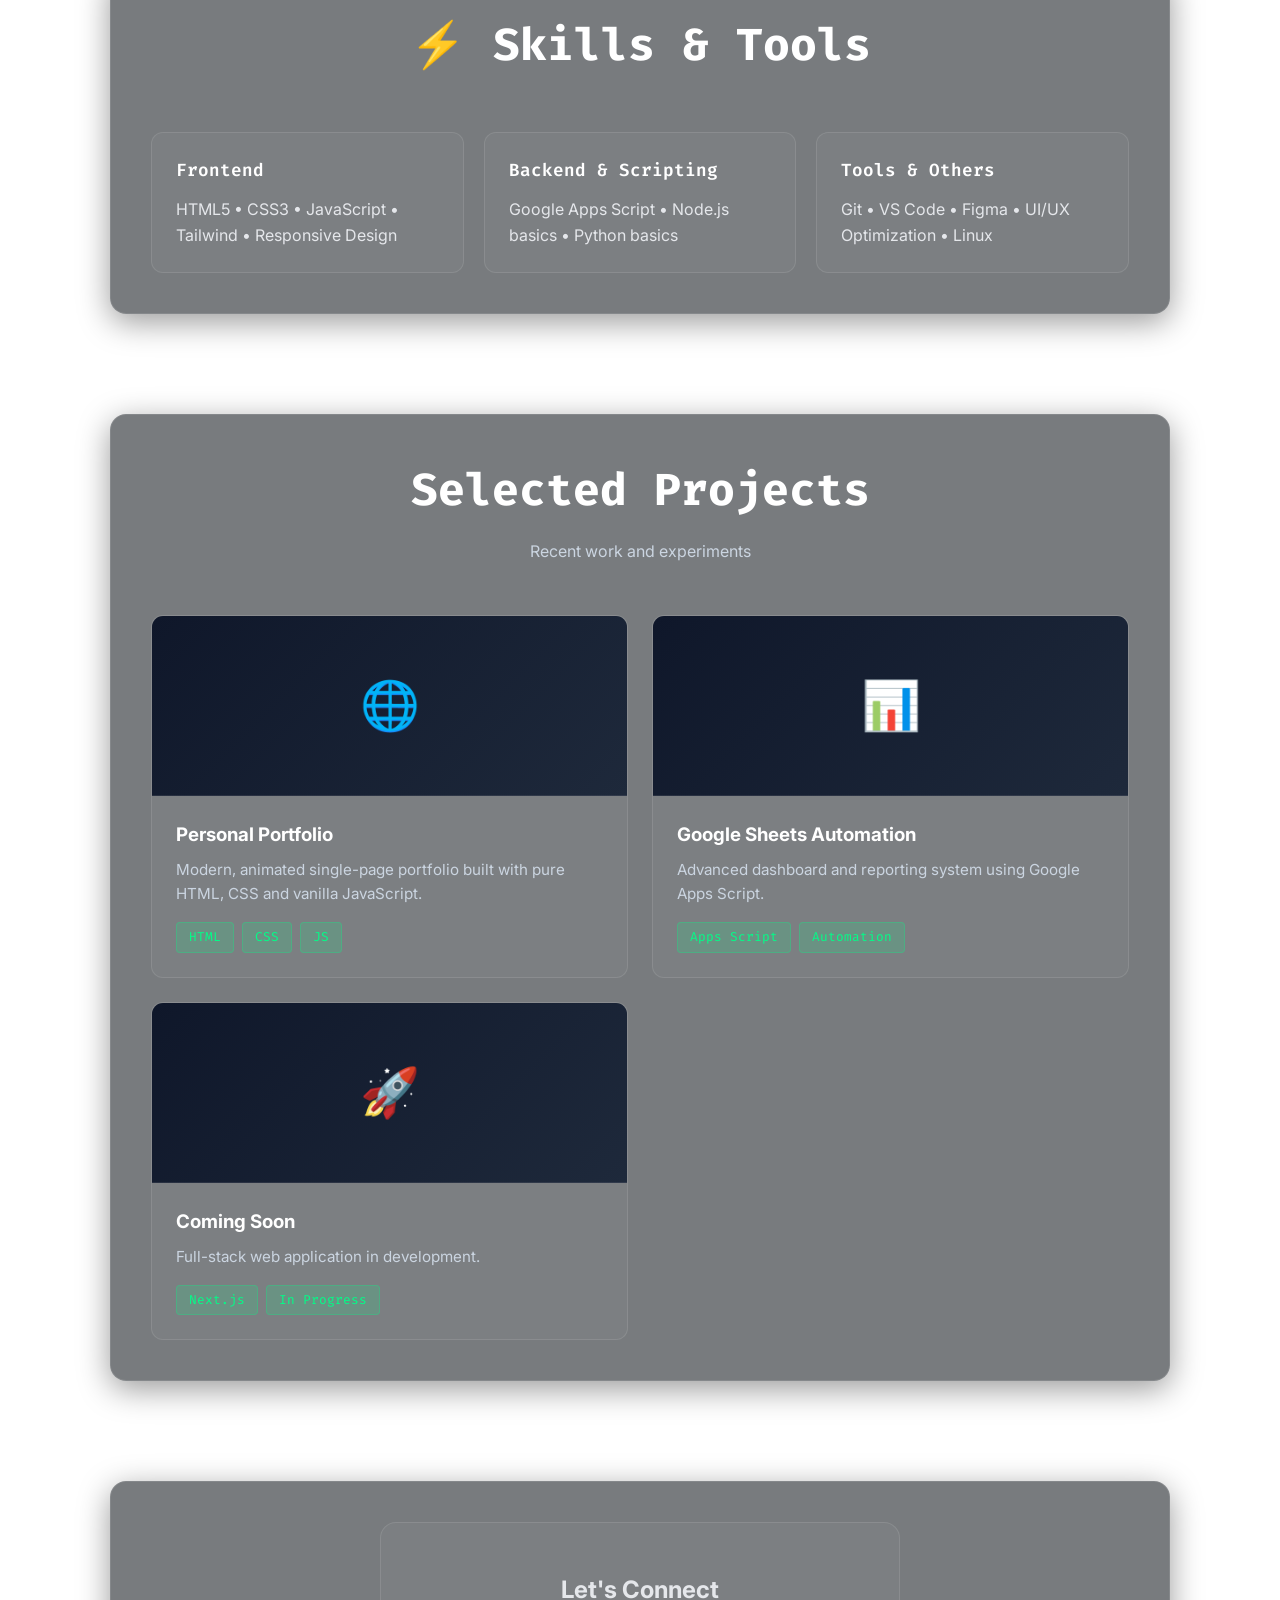
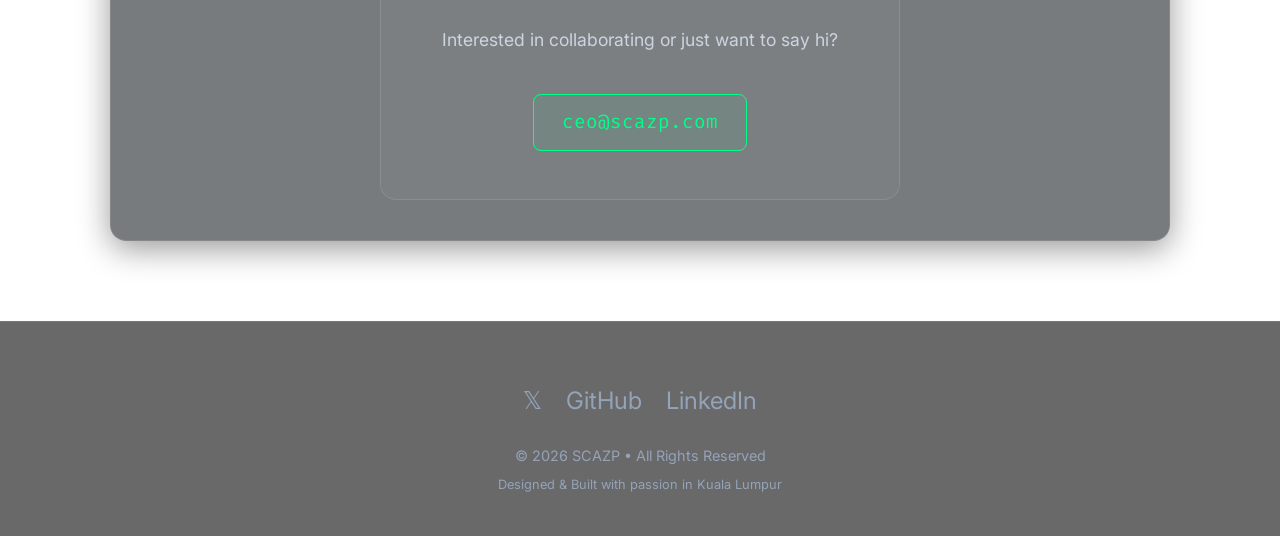
==== commit 5308a631: "Update index.html" ====
--- a/index.html
+++ b/index.html
@@ -10,15 +10,14 @@
   <link href="https://fonts.googleapis.com/css2?family=Fira+Code:wght@400;500;600&family=Inter:wght@300;400;500;600;700&display=swap" rel="stylesheet">
   <style>
     :root {
-      /* Tech Premium Colors - No Gold */
       --bg-dark: #050508;
-      --panel: rgba(15, 15, 20, 0.45);
-      --panel-border: rgba(255, 255, 255, 0.08);
+      --panel: rgba(10, 15, 20, 0.55);
+      --panel-border: rgba(255, 255, 255, 0.1);
       --text: #e5e7eb;
       --muted: #9ca3af;
-      --accent: #00ff88; /* Neon Green */
-      --accent-glow: rgba(0, 255, 136, 0.35);
-      --glass-blur: blur(16px);
+      --accent: #00ff88;
+      --accent-glow: rgba(0, 255, 136, 0.4);
+      --glass-blur: blur(20px);
     }
 
     * {
@@ -29,17 +28,22 @@
 
     body {
       font-family: 'Inter', system-ui, sans-serif;
-      /* Space Background with dark overlay for readability */
-      background: linear-gradient(to bottom, rgba(5, 5, 8, 0.75), rgba(5, 5, 8, 0.95)), 
-                  url('https://images.unsplash.com/photo-1506318137071-a8e063b4bec0?q=80&w=3000&auto=format&fit=crop') no-repeat center center fixed;
+      /* Latar belakang angkasa yang LEBIH menyerlah */
+      background-image: 
+        radial-gradient(circle at 20% 30%, rgba(0, 255, 136, 0.15), transparent 40%),
+        radial-gradient(circle at 80% 70%, rgba(0, 195, 255, 0.1), transparent 40%),
+        linear-gradient(to bottom, rgba(3, 5, 10, 0.4), rgba(3, 5, 10, 0.8)), 
+        url('https://images.unsplash.com/photo-1462331940025-496dfbfc7564?q=80&w=2048&auto=format&fit=crop');
       background-size: cover;
+      background-position: center;
+      background-attachment: fixed; /* Jadikan background statik bila scroll */
       color: var(--text);
       line-height: 1.6;
       overflow-x: hidden;
       -webkit-font-smoothing: antialiased;
     }
 
-    /* ===== SHOOTING STARS ANIMATION ===== */
+    /* ===== SHOOTING STARS ANIMATION (Dipertingkatkan) ===== */
     .stars-container {
       position: fixed;
       top: 0;
@@ -53,37 +57,38 @@
 
     .shooting-star {
       position: absolute;
-      width: 150px;
+      width: 200px;
       height: 2px;
-      background: linear-gradient(90deg, rgba(255,255,255,0), var(--accent));
+      background: linear-gradient(90deg, rgba(255,255,255,0), #ffffff);
       transform: rotate(-45deg);
       animation: shooting 4s ease-in-out infinite;
       opacity: 0;
     }
 
+    /* Kepala tahi bintang yang lebih terang */
     .shooting-star::before {
       content: '';
       position: absolute;
       top: 50%;
       right: 0;
       transform: translateY(-50%);
-      width: 4px;
-      height: 4px;
+      width: 5px;
+      height: 5px;
       background: #fff;
       border-radius: 50%;
-      box-shadow: 0 0 15px 3px var(--accent);
-    }
-
-    /* Randomizing star positions and delays */
-    .star-1 { top: 10%; left: 30%; animation-delay: 0s; }
-    .star-2 { top: 25%; left: 70%; animation-delay: 2.5s; animation-duration: 5s; }
-    .star-3 { top: 5%; left: 85%; animation-delay: 4s; animation-duration: 3.5s;}
-    .star-4 { top: 40%; left: 20%; animation-delay: 7s; }
+      box-shadow: 0 0 20px 5px var(--accent), 0 0 40px 10px rgba(255, 255, 255, 0.8);
+    }
+
+    .star-1 { top: 15%; left: 35%; animation-delay: 0s; }
+    .star-2 { top: 30%; left: 80%; animation-delay: 2.2s; animation-duration: 4.5s; }
+    .star-3 { top: 5%; left: 90%; animation-delay: 3.5s; animation-duration: 3s;}
+    .star-4 { top: 45%; left: 25%; animation-delay: 6s; }
+    .star-5 { top: 10%; left: 60%; animation-delay: 8.5s; animation-duration: 5s;} /* Tambah satu lagi bintang */
 
     @keyframes shooting {
-      0% { transform: translateX(100px) translateY(-100px) rotate(-45deg); opacity: 1; }
-      20% { transform: translateX(-600px) translateY(600px) rotate(-45deg); opacity: 0; }
-      100% { transform: translateX(-600px) translateY(600px) rotate(-45deg); opacity: 0; }
+      0% { transform: translateX(150px) translateY(-150px) rotate(-45deg); opacity: 1; }
+      20% { transform: translateX(-800px) translateY(800px) rotate(-45deg); opacity: 0; }
+      100% { transform: translateX(-800px) translateY(800px) rotate(-45deg); opacity: 0; }
     }
 
     /* ===== NAVBAR ===== */
@@ -91,7 +96,7 @@
       position: sticky;
       top: 0;
       z-index: 1000;
-      background: rgba(5, 5, 8, 0.6);
+      background: rgba(5, 5, 8, 0.4);
       backdrop-filter: var(--glass-blur);
       -webkit-backdrop-filter: var(--glass-blur);
       border-bottom: 1px solid var(--panel-border);
@@ -129,8 +134,8 @@
       height: 100%;
       object-fit: cover;
       border-radius: 50%;
-      border: 2px solid rgba(0, 255, 136, 0.3);
-      box-shadow: 0 0 15px rgba(0, 255, 136, 0.2);
+      border: 2px solid rgba(0, 255, 136, 0.4);
+      box-shadow: 0 0 15px rgba(0, 255, 136, 0.3);
       z-index: 2;
       background: #111;
     }
@@ -206,6 +211,11 @@
 
     .hero-content {
       max-width: 780px;
+      background: rgba(0, 0, 0, 0.2);
+      padding: 40px;
+      border-radius: 20px;
+      backdrop-filter: blur(5px);
+      border: 1px solid rgba(255, 255, 255, 0.05);
     }
 
     .tag {
@@ -253,7 +263,7 @@
     }
 
     .subtitle {
-      color: var(--muted);
+      color: #cbd5e1;
       font-size: clamp(1.15rem, 3.5vw, 1.35rem);
       max-width: 520px;
       margin: 0 auto 32px;
@@ -268,7 +278,7 @@
 
     .btn {
       padding: 14px 32px;
-      border-radius: 8px; /* Sharper corners for tech look */
+      border-radius: 8px;
       font-weight: 600;
       text-decoration: none;
       display: inline-flex;
@@ -287,20 +297,20 @@
 
     .btn-primary:hover {
       transform: translateY(-4px);
-      box-shadow: 0 10px 30px rgba(0, 255, 136, 0.5);
+      box-shadow: 0 10px 30px rgba(0, 255, 136, 0.6);
     }
 
     .btn-outline {
-      border: 1px solid rgba(255, 255, 255, 0.2);
+      border: 1px solid rgba(255, 255, 255, 0.3);
       color: #fff;
-      background: rgba(255, 255, 255, 0.05);
+      background: rgba(255, 255, 255, 0.1);
       backdrop-filter: blur(5px);
     }
 
     .btn-outline:hover {
       border-color: var(--accent);
       color: var(--accent);
-      background: rgba(0, 255, 136, 0.05);
+      background: rgba(0, 255, 136, 0.1);
       transform: translateY(-4px);
     }
 
@@ -329,7 +339,7 @@
     }
 
     .section-header p {
-      color: var(--muted);
+      color: #cbd5e1;
       max-width: 420px;
       margin: 0 auto;
     }
@@ -341,21 +351,21 @@
       padding: 40px;
       backdrop-filter: var(--glass-blur);
       -webkit-backdrop-filter: var(--glass-blur);
-      box-shadow: 0 8px 32px rgba(0, 0, 0, 0.3);
+      box-shadow: 0 8px 32px rgba(0, 0, 0, 0.4);
       transition: all 0.4s cubic-bezier(0.4, 0, 0.2, 1);
     }
 
     .card-section:hover {
       transform: translateY(-5px);
-      box-shadow: 0 15px 40px rgba(0, 255, 136, 0.1);
-      border-color: rgba(0, 255, 136, 0.2);
+      box-shadow: 0 15px 40px rgba(0, 255, 136, 0.15);
+      border-color: rgba(0, 255, 136, 0.3);
     }
 
     /* About */
     .about-text {
       font-size: 1.15rem;
       line-height: 1.75;
-      color: #cbd5e1;
+      color: #e2e8f0;
     }
 
     .about-strong {
@@ -374,8 +384,8 @@
     }
 
     .skill-card {
-      background: rgba(255,255,255,0.02);
-      border: 1px solid var(--panel-border);
+      background: rgba(255,255,255,0.03);
+      border: 1px solid rgba(255,255,255,0.1);
       padding: 24px;
       border-radius: 12px;
       transition: all 0.3s ease;
@@ -383,9 +393,9 @@
 
     .skill-card:hover {
       border-color: var(--accent);
-      background: rgba(0, 255, 136, 0.05);
+      background: rgba(0, 255, 136, 0.08);
       transform: scale(1.02);
-      box-shadow: 0 0 20px rgba(0, 255, 136, 0.1);
+      box-shadow: 0 0 20px rgba(0, 255, 136, 0.15);
     }
 
     .skill-name {
@@ -404,16 +414,16 @@
     }
 
     .project-card {
-      background: rgba(255,255,255,0.02);
+      background: rgba(255,255,255,0.03);
       border-radius: 12px;
       overflow: hidden;
-      border: 1px solid var(--panel-border);
+      border: 1px solid rgba(255,255,255,0.1);
       transition: all 0.4s ease;
     }
 
     .project-card:hover {
       transform: translateY(-8px);
-      box-shadow: 0 15px 30px rgba(0, 0, 0, 0.5);
+      box-shadow: 0 15px 30px rgba(0, 0, 0, 0.6);
       border-color: var(--accent);
     }
 
@@ -437,7 +447,7 @@
     }
 
     .project-info p {
-      color: var(--muted);
+      color: #cbd5e1;
       font-size: 0.95rem;
     }
 
@@ -449,13 +459,13 @@
     }
 
     .tag-pill {
-      background: rgba(0, 255, 136, 0.1);
+      background: rgba(0, 255, 136, 0.15);
       color: var(--accent);
       font-size: 0.8rem;
       padding: 4px 12px;
       border-radius: 4px;
       font-family: 'Fira Code', monospace;
-      border: 1px solid rgba(0, 255, 136, 0.2);
+      border: 1px solid rgba(0, 255, 136, 0.25);
     }
 
     /* Contact */
@@ -463,10 +473,10 @@
       max-width: 520px;
       margin: 0 auto;
       text-align: center;
-      background: rgba(255,255,255,0.02);
+      background: rgba(255,255,255,0.03);
       padding: 48px 32px;
       border-radius: 16px;
-      border: 1px solid var(--panel-border);
+      border: 1px solid rgba(255,255,255,0.1);
     }
 
     .email {
@@ -495,10 +505,10 @@
       z-index: 2;
       text-align: center;
       padding: 60px 20px 40px;
-      color: var(--muted);
+      color: #94a3b8;
       font-size: 0.9rem;
       border-top: 1px solid var(--panel-border);
-      background: rgba(5, 5, 8, 0.8);
+      background: rgba(5, 5, 8, 0.6);
       backdrop-filter: blur(10px);
     }
 
@@ -510,7 +520,7 @@
     }
 
     .social-links a {
-      color: var(--muted);
+      color: #94a3b8;
       font-size: 1.5rem;
       text-decoration: none;
       transition: all 0.3s;
@@ -589,6 +599,7 @@
     <div class="shooting-star star-2"></div>
     <div class="shooting-star star-3"></div>
     <div class="shooting-star star-4"></div>
+    <div class="shooting-star star-5"></div>
   </div>
 
   <!-- NAVBAR -->
@@ -726,7 +737,7 @@
     <section id="contact" class="card-section fade-in">
       <div class="contact-box">
         <h2 style="margin-bottom: 16px;">Let's Connect</h2>
-        <p style="color: var(--muted); font-size: 1.1rem;">Interested in collaborating or just want to say hi?</p>
+        <p style="color: #cbd5e1; font-size: 1.1rem; margin-bottom: 20px;">Interested in collaborating or just want to say hi?</p>
         <a href="mailto:ceo@scazp.com" class="email">ceo@scazp.com</a>
       </div>
     </section>
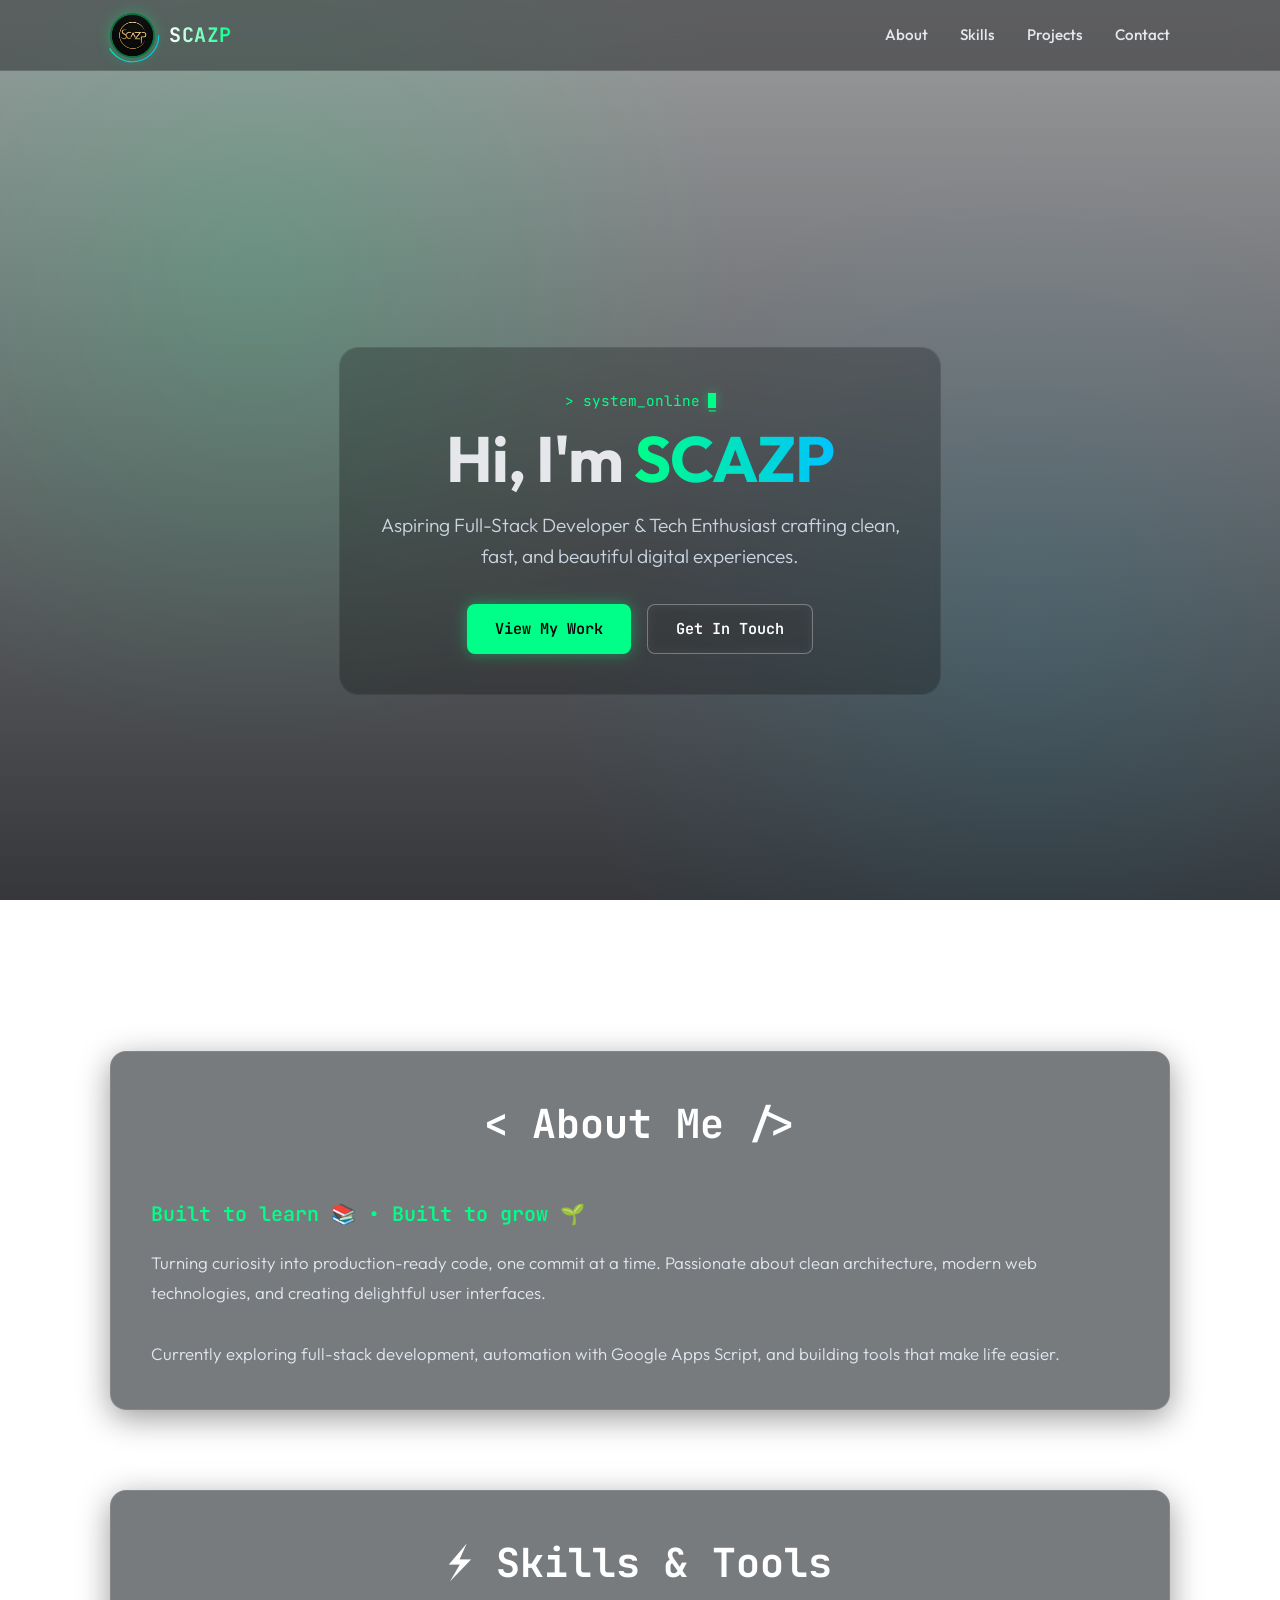
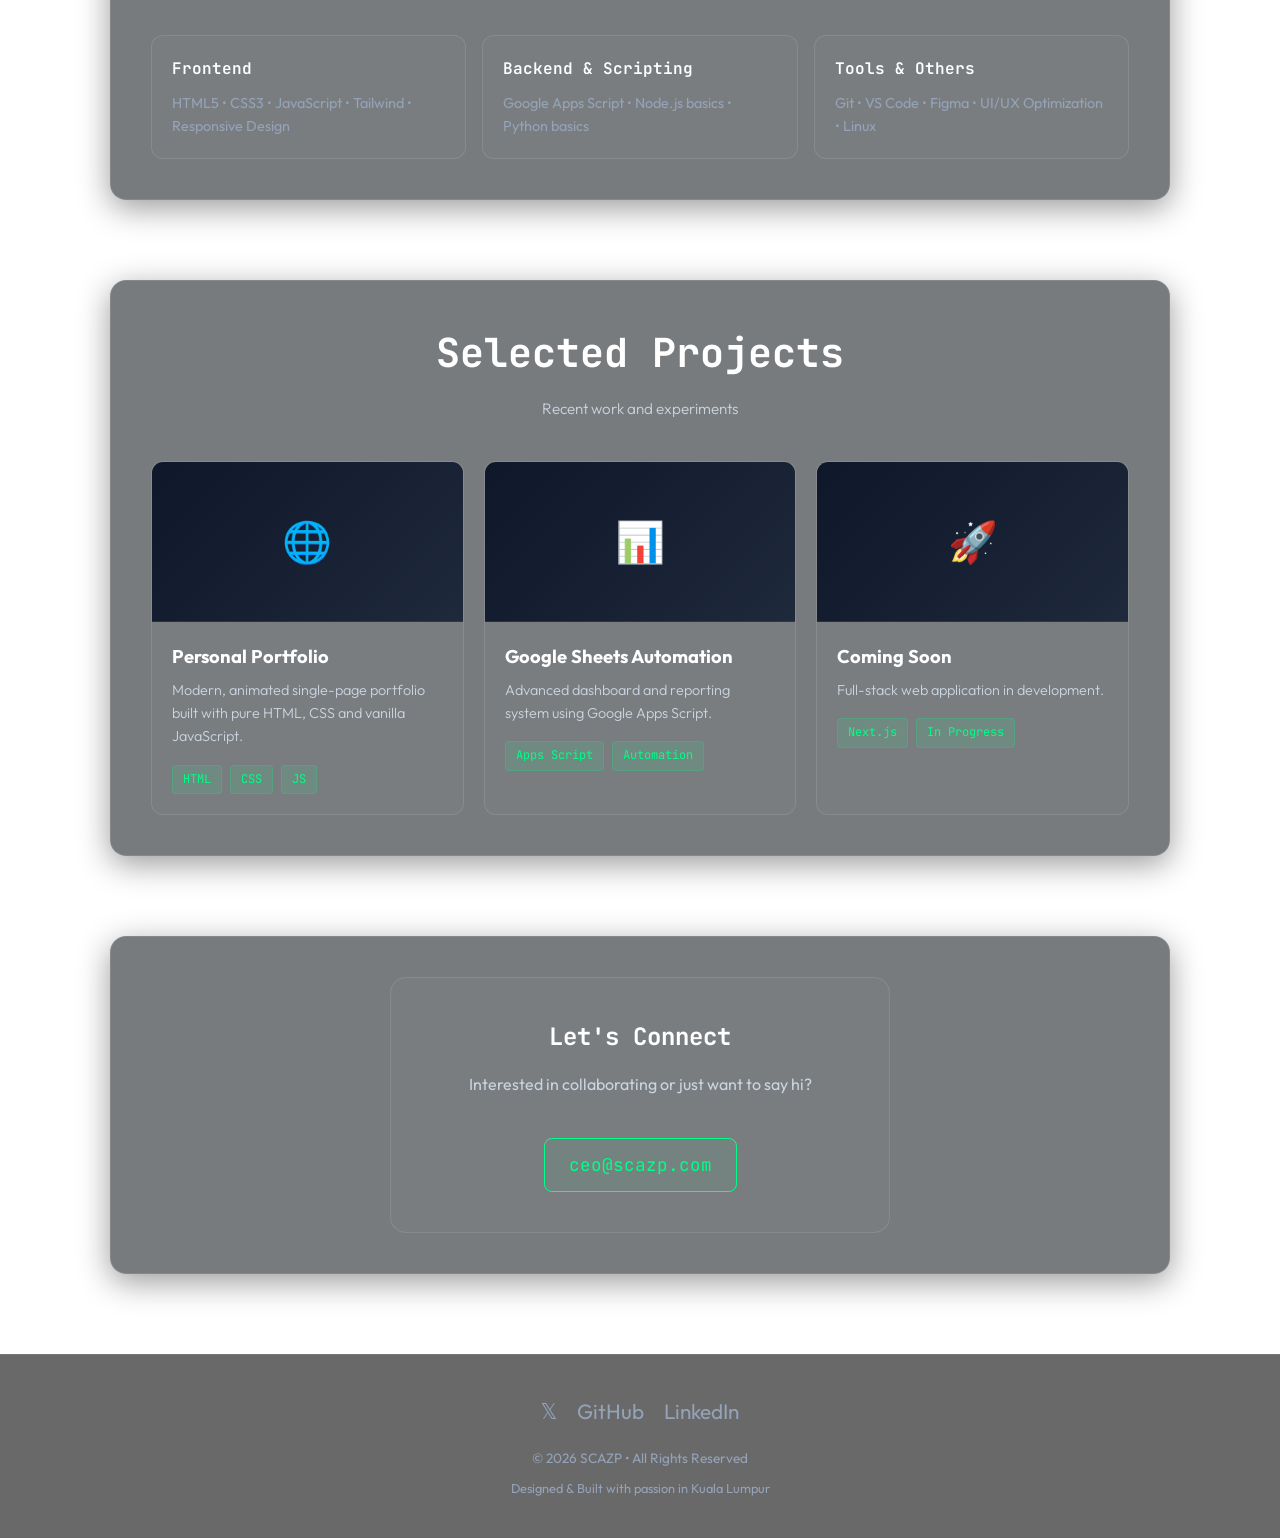
==== commit d5b39a0e: "Update index.html" ====
--- a/index.html
+++ b/index.html
@@ -7,7 +7,8 @@
   <meta name="description" content="Personal portfolio of SCAZP - Aspiring Developer & Tech Enthusiast">
   <link rel="preconnect" href="https://fonts.googleapis.com">
   <link rel="preconnect" href="https://fonts.gstatic.com" crossorigin>
-  <link href="https://fonts.googleapis.com/css2?family=Fira+Code:wght@400;500;600&family=Inter:wght@300;400;500;600;700&display=swap" rel="stylesheet">
+  <!-- Menukar font kepada Outfit (moden) dan JetBrains Mono (tech/code) -->
+  <link href="https://fonts.googleapis.com/css2?family=JetBrains+Mono:wght@400;500;700&family=Outfit:wght@300;400;500;600;700&display=swap" rel="stylesheet">
   <style>
     :root {
       --bg-dark: #050508;
@@ -27,8 +28,7 @@
     }
 
     body {
-      font-family: 'Inter', system-ui, sans-serif;
-      /* Latar belakang angkasa yang LEBIH menyerlah */
+      font-family: 'Outfit', system-ui, sans-serif;
       background-image: 
         radial-gradient(circle at 20% 30%, rgba(0, 255, 136, 0.15), transparent 40%),
         radial-gradient(circle at 80% 70%, rgba(0, 195, 255, 0.1), transparent 40%),
@@ -36,14 +36,14 @@
         url('https://images.unsplash.com/photo-1462331940025-496dfbfc7564?q=80&w=2048&auto=format&fit=crop');
       background-size: cover;
       background-position: center;
-      background-attachment: fixed; /* Jadikan background statik bila scroll */
+      background-attachment: fixed;
       color: var(--text);
       line-height: 1.6;
       overflow-x: hidden;
       -webkit-font-smoothing: antialiased;
     }
 
-    /* ===== SHOOTING STARS ANIMATION (Dipertingkatkan) ===== */
+    /* ===== SHOOTING STARS ANIMATION ===== */
     .stars-container {
       position: fixed;
       top: 0;
@@ -65,7 +65,6 @@
       opacity: 0;
     }
 
-    /* Kepala tahi bintang yang lebih terang */
     .shooting-star::before {
       content: '';
       position: absolute;
@@ -83,7 +82,7 @@
     .star-2 { top: 30%; left: 80%; animation-delay: 2.2s; animation-duration: 4.5s; }
     .star-3 { top: 5%; left: 90%; animation-delay: 3.5s; animation-duration: 3s;}
     .star-4 { top: 45%; left: 25%; animation-delay: 6s; }
-    .star-5 { top: 10%; left: 60%; animation-delay: 8.5s; animation-duration: 5s;} /* Tambah satu lagi bintang */
+    .star-5 { top: 10%; left: 60%; animation-delay: 8.5s; animation-duration: 5s;} 
 
     @keyframes shooting {
       0% { transform: translateX(150px) translateY(-150px) rotate(-45deg); opacity: 1; }
@@ -122,8 +121,8 @@
 
     .logo-wrapper {
       position: relative;
-      width: 52px;
-      height: 52px;
+      width: 45px;
+      height: 45px;
       display: flex;
       align-items: center;
       justify-content: center;
@@ -142,10 +141,10 @@
 
     .moving-line {
       position: absolute;
-      top: -8px;
-      left: -8px;
-      width: calc(100% + 16px);
-      height: calc(100% + 16px);
+      top: -6px;
+      left: -6px;
+      width: calc(100% + 12px);
+      height: calc(100% + 12px);
       animation: spin 4s linear infinite;
     }
 
@@ -154,9 +153,9 @@
     }
 
     .brand span {
-      font-family: 'Fira Code', monospace;
-      font-size: 1.35rem;
-      font-weight: 600;
+      font-family: 'JetBrains Mono', monospace;
+      font-size: 1.25rem;
+      font-weight: 700;
       letter-spacing: 0.5px;
       background: linear-gradient(90deg, #fff, var(--accent));
       -webkit-background-clip: text;
@@ -174,6 +173,7 @@
       text-decoration: none;
       font-weight: 500;
       transition: color 0.3s ease, text-shadow 0.3s ease;
+      font-size: 0.95rem;
     }
 
     .nav-links a:hover {
@@ -190,8 +190,8 @@
     }
 
     .hamburger span {
-      width: 28px;
-      height: 3px;
+      width: 25px;
+      height: 2px;
       background: var(--accent);
       transition: all 0.3s ease;
       box-shadow: 0 0 8px var(--accent-glow);
@@ -211,18 +211,18 @@
 
     .hero-content {
       max-width: 780px;
-      background: rgba(0, 0, 0, 0.2);
+      background: rgba(0, 0, 0, 0.25);
       padding: 40px;
       border-radius: 20px;
-      backdrop-filter: blur(5px);
+      backdrop-filter: blur(8px);
       border: 1px solid rgba(255, 255, 255, 0.05);
     }
 
     .tag {
-      font-family: 'Fira Code', monospace;
+      font-family: 'JetBrains Mono', monospace;
       color: var(--accent);
-      font-size: 1.05rem;
-      margin-bottom: 16px;
+      font-size: 0.9rem;
+      margin-bottom: 12px;
       display: inline-flex;
       align-items: center;
       gap: 8px;
@@ -243,11 +243,11 @@
     }
 
     .hero h1 {
-      font-size: clamp(2.8rem, 8vw, 4.5rem);
+      font-size: clamp(2.2rem, 6vw, 4rem); /* Dikecilkan sikit untuk balance */
       font-weight: 700;
-      line-height: 1.05;
+      line-height: 1.1;
       margin-bottom: 16px;
-      letter-spacing: -2px;
+      letter-spacing: -1px;
     }
 
     .gradient-text {
@@ -264,9 +264,10 @@
 
     .subtitle {
       color: #cbd5e1;
-      font-size: clamp(1.15rem, 3.5vw, 1.35rem);
+      font-size: clamp(1rem, 2.5vw, 1.2rem);
       max-width: 520px;
       margin: 0 auto 32px;
+      font-weight: 300;
     }
 
     .cta-buttons {
@@ -277,16 +278,17 @@
     }
 
     .btn {
-      padding: 14px 32px;
+      padding: 12px 28px;
       border-radius: 8px;
       font-weight: 600;
       text-decoration: none;
       display: inline-flex;
       align-items: center;
+      justify-content: center;
       gap: 10px;
       transition: all 0.3s cubic-bezier(0.4, 0, 0.2, 1);
-      font-size: 1.05rem;
-      font-family: 'Fira Code', monospace;
+      font-size: 0.95rem;
+      font-family: 'JetBrains Mono', monospace;
     }
 
     .btn-primary {
@@ -303,7 +305,7 @@
     .btn-outline {
       border: 1px solid rgba(255, 255, 255, 0.3);
       color: #fff;
-      background: rgba(255, 255, 255, 0.1);
+      background: rgba(255, 255, 255, 0.05);
       backdrop-filter: blur(5px);
     }
 
@@ -321,27 +323,29 @@
       padding: 80px 20px;
       display: flex;
       flex-direction: column;
-      gap: 100px;
+      gap: 80px;
       position: relative;
       z-index: 2;
     }
 
     .section-header {
       text-align: center;
-      margin-bottom: 50px;
+      margin-bottom: 40px;
     }
 
     .section-header h2 {
-      font-size: clamp(2rem, 5vw, 2.8rem);
+      font-size: clamp(1.8rem, 4vw, 2.5rem);
       margin-bottom: 12px;
       color: #fff;
-      font-family: 'Fira Code', monospace;
+      font-family: 'JetBrains Mono', monospace;
     }
 
     .section-header p {
       color: #cbd5e1;
       max-width: 420px;
       margin: 0 auto;
+      font-size: 0.95rem;
+      font-weight: 300;
     }
 
     .card-section {
@@ -352,7 +356,7 @@
       backdrop-filter: var(--glass-blur);
       -webkit-backdrop-filter: var(--glass-blur);
       box-shadow: 0 8px 32px rgba(0, 0, 0, 0.4);
-      transition: all 0.4s cubic-bezier(0.4, 0, 0.2, 1);
+      transition: all 0.4s ease;
     }
 
     .card-section:hover {
@@ -363,58 +367,64 @@
 
     /* About */
     .about-text {
-      font-size: 1.15rem;
-      line-height: 1.75;
+      font-size: 1.05rem;
+      line-height: 1.8;
       color: #e2e8f0;
+      font-weight: 300;
     }
 
     .about-strong {
       display: block;
-      font-weight: 700;
-      font-size: 1.35rem;
+      font-weight: 600;
+      font-size: 1.25rem;
       margin-bottom: 16px;
       color: var(--accent);
+      font-family: 'JetBrains Mono', monospace;
     }
 
     /* Skills */
     .skills-grid {
       display: grid;
-      grid-template-columns: repeat(auto-fit, minmax(260px, 1fr));
-      gap: 20px;
+      grid-template-columns: repeat(auto-fit, minmax(240px, 1fr));
+      gap: 16px;
     }
 
     .skill-card {
-      background: rgba(255,255,255,0.03);
+      background: rgba(255,255,255,0.02);
       border: 1px solid rgba(255,255,255,0.1);
-      padding: 24px;
+      padding: 20px;
       border-radius: 12px;
       transition: all 0.3s ease;
     }
 
     .skill-card:hover {
       border-color: var(--accent);
-      background: rgba(0, 255, 136, 0.08);
+      background: rgba(0, 255, 136, 0.05);
       transform: scale(1.02);
-      box-shadow: 0 0 20px rgba(0, 255, 136, 0.15);
     }
 
     .skill-name {
-      font-family: 'Fira Code', monospace;
+      font-family: 'JetBrains Mono', monospace;
       font-weight: 600;
-      margin-bottom: 12px;
+      margin-bottom: 10px;
       color: #fff;
-      font-size: 1.1rem;
+      font-size: 1rem;
+    }
+
+    .skill-card p {
+      font-size: 0.9rem;
+      color: #94a3b8;
     }
 
     /* Projects */
     .projects-grid {
       display: grid;
-      grid-template-columns: repeat(auto-fit, minmax(320px, 1fr));
-      gap: 24px;
+      grid-template-columns: repeat(auto-fit, minmax(280px, 1fr));
+      gap: 20px;
     }
 
     .project-card {
-      background: rgba(255,255,255,0.03);
+      background: rgba(255,255,255,0.02);
       border-radius: 12px;
       overflow: hidden;
       border: 1px solid rgba(255,255,255,0.1);
@@ -428,27 +438,29 @@
     }
 
     .project-img {
-      height: 180px;
+      height: 160px;
       background: linear-gradient(135deg, #0f172a, #1e293b);
       display: flex;
       align-items: center;
       justify-content: center;
-      font-size: 3rem;
+      font-size: 2.5rem;
       border-bottom: 1px solid var(--panel-border);
     }
 
     .project-info {
-      padding: 24px;
+      padding: 20px;
     }
 
     .project-info h3 {
       margin-bottom: 8px;
       color: #fff;
+      font-size: 1.15rem;
     }
 
     .project-info p {
       color: #cbd5e1;
-      font-size: 0.95rem;
+      font-size: 0.9rem;
+      font-weight: 300;
     }
 
     .project-tags {
@@ -459,44 +471,45 @@
     }
 
     .tag-pill {
-      background: rgba(0, 255, 136, 0.15);
+      background: rgba(0, 255, 136, 0.1);
       color: var(--accent);
-      font-size: 0.8rem;
-      padding: 4px 12px;
+      font-size: 0.75rem;
+      padding: 4px 10px;
       border-radius: 4px;
-      font-family: 'Fira Code', monospace;
-      border: 1px solid rgba(0, 255, 136, 0.25);
+      font-family: 'JetBrains Mono', monospace;
+      border: 1px solid rgba(0, 255, 136, 0.2);
     }
 
     /* Contact */
     .contact-box {
-      max-width: 520px;
+      max-width: 500px;
       margin: 0 auto;
       text-align: center;
-      background: rgba(255,255,255,0.03);
-      padding: 48px 32px;
+      background: rgba(255,255,255,0.02);
+      padding: 40px 24px;
       border-radius: 16px;
       border: 1px solid rgba(255,255,255,0.1);
     }
 
     .email {
-      font-size: 1.2rem;
-      font-family: 'Fira Code', monospace;
+      font-size: 1.1rem;
+      font-family: 'JetBrains Mono', monospace;
       color: var(--accent);
       text-decoration: none;
-      padding: 12px 28px;
+      padding: 12px 24px;
       border: 1px solid var(--accent);
       border-radius: 8px;
       display: inline-block;
       margin-top: 20px;
       transition: all 0.3s;
       background: rgba(0, 255, 136, 0.05);
+      word-break: break-all;
     }
 
     .email:hover {
       background: var(--accent);
       color: #050508;
-      box-shadow: 0 0 25px var(--accent-glow);
+      box-shadow: 0 0 20px var(--accent-glow);
     }
 
     /* Footer */
@@ -504,9 +517,9 @@
       position: relative;
       z-index: 2;
       text-align: center;
-      padding: 60px 20px 40px;
+      padding: 40px 20px;
       color: #94a3b8;
-      font-size: 0.9rem;
+      font-size: 0.85rem;
       border-top: 1px solid var(--panel-border);
       background: rgba(5, 5, 8, 0.6);
       backdrop-filter: blur(10px);
@@ -515,13 +528,13 @@
     .social-links {
       display: flex;
       justify-content: center;
-      gap: 24px;
-      margin-bottom: 24px;
+      gap: 20px;
+      margin-bottom: 20px;
     }
 
     .social-links a {
       color: #94a3b8;
-      font-size: 1.5rem;
+      font-size: 1.3rem;
       text-decoration: none;
       transition: all 0.3s;
     }
@@ -532,18 +545,64 @@
       text-shadow: 0 0 10px var(--accent-glow);
     }
 
-    /* ===== MOBILE ===== */
+    /* ===== RESPONSIVE MOBILE OPTIMIZATION ===== */
     @media (max-width: 768px) {
+      .hero-content {
+        padding: 30px 20px;
+      }
+      
+      .hero h1 {
+        font-size: 2rem; /* Override saiz fon yang terlalu besar */
+        letter-spacing: -0.5px;
+      }
+      
+      .subtitle {
+        font-size: 0.95rem;
+        margin-bottom: 24px;
+      }
+
+      .content-wrapper {
+        padding: 50px 15px;
+        gap: 50px; /* Kurangkan jarak antara seksyen */
+      }
+
+      .card-section {
+        padding: 24px 20px; /* Kurangkan padding dalam kad */
+      }
+      
+      .section-header h2 {
+        font-size: 1.5rem;
+        margin-bottom: 8px;
+      }
+
+      .about-text {
+        font-size: 0.95rem;
+      }
+
+      .about-strong {
+        font-size: 1.1rem;
+      }
+      
+      /* Jadikan butang memanjang penuh untuk mudah sentuh di mobile */
+      .cta-buttons {
+        flex-direction: column;
+        gap: 12px;
+      }
+      
+      .btn {
+        width: 100%;
+      }
+
       .nav-links {
         position: fixed;
         top: 70px;
         left: 0;
         right: 0;
-        background: rgba(5, 5, 8, 0.95);
-        backdrop-filter: blur(15px);
+        background: rgba(5, 5, 8, 0.98);
+        backdrop-filter: blur(20px);
         flex-direction: column;
-        padding: 30px;
-        gap: 24px;
+        padding: 24px;
+        gap: 20px;
         text-align: center;
         transform: translateY(-150%);
         transition: transform 0.4s ease;
@@ -559,7 +618,7 @@
       }
 
       .hamburger.active span:nth-child(1) {
-        transform: rotate(45deg) translate(6px, 6px);
+        transform: rotate(45deg) translate(5px, 5px);
       }
       .hamburger.active span:nth-child(2) {
         opacity: 0;
@@ -567,22 +626,26 @@
       .hamburger.active span:nth-child(3) {
         transform: rotate(-45deg) translate(5px, -5px);
       }
-
-      .content-wrapper {
-        padding: 60px 20px;
-        gap: 80px;
-      }
-
-      .card-section {
-        padding: 32px 24px;
+    }
+    
+    /* Untuk skrin telefon yang sangat kecil (seperti iPhone SE dll) */
+    @media (max-width: 480px) {
+      .hero h1 {
+        font-size: 1.75rem;
+      }
+      .brand span {
+        font-size: 1.1rem;
+      }
+      .project-img {
+        height: 140px;
       }
     }
 
     /* Scroll animations */
     .fade-in {
       opacity: 0;
-      transform: translateY(30px);
-      transition: all 0.8s cubic-bezier(0.25, 0.1, 0.25, 1);
+      transform: translateY(20px);
+      transition: all 0.6s cubic-bezier(0.25, 0.1, 0.25, 1);
     }
 
     .fade-in.visible {
@@ -736,8 +799,8 @@
     <!-- CONTACT -->
     <section id="contact" class="card-section fade-in">
       <div class="contact-box">
-        <h2 style="margin-bottom: 16px;">Let's Connect</h2>
-        <p style="color: #cbd5e1; font-size: 1.1rem; margin-bottom: 20px;">Interested in collaborating or just want to say hi?</p>
+        <h2 style="margin-bottom: 16px; color: #fff; font-family: 'JetBrains Mono', monospace; font-size: 1.5rem;">Let's Connect</h2>
+        <p style="color: #cbd5e1; font-size: 1rem; margin-bottom: 20px;">Interested in collaborating or just want to say hi?</p>
         <a href="mailto:ceo@scazp.com" class="email">ceo@scazp.com</a>
       </div>
     </section>
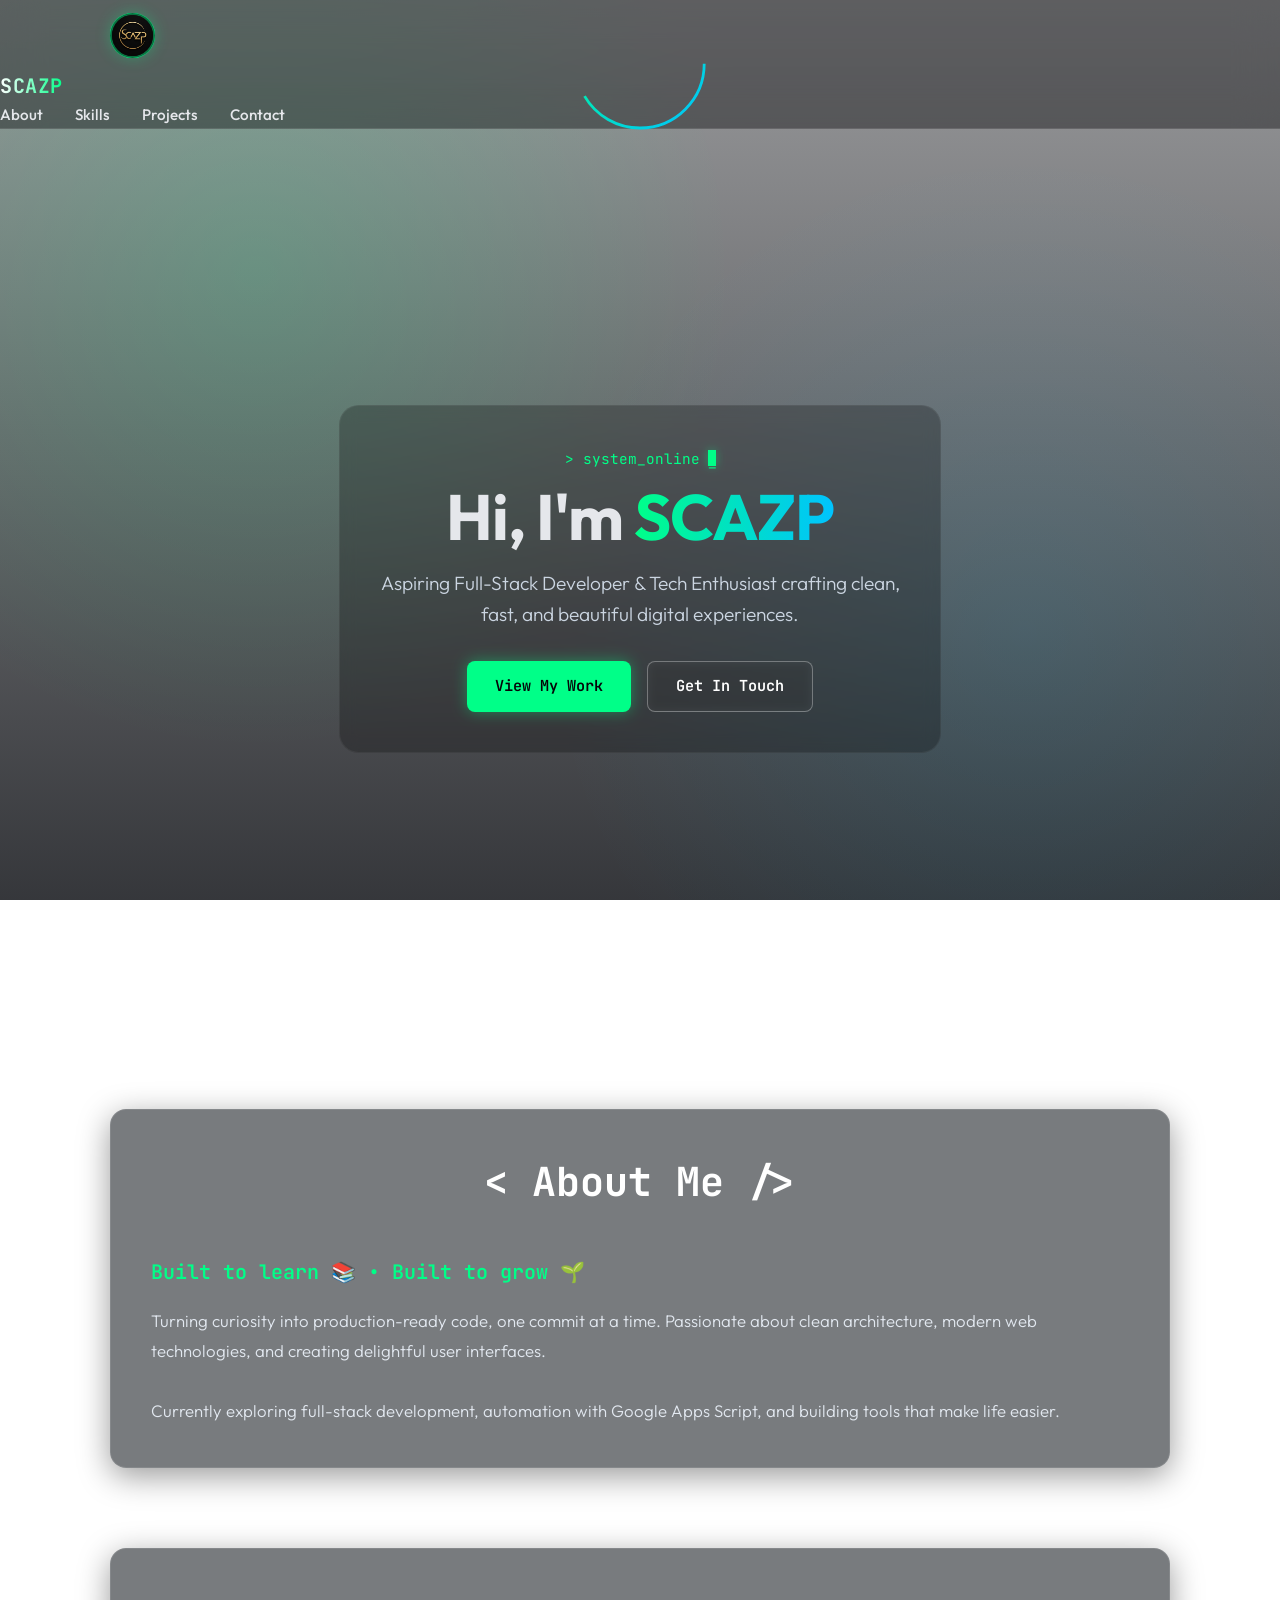
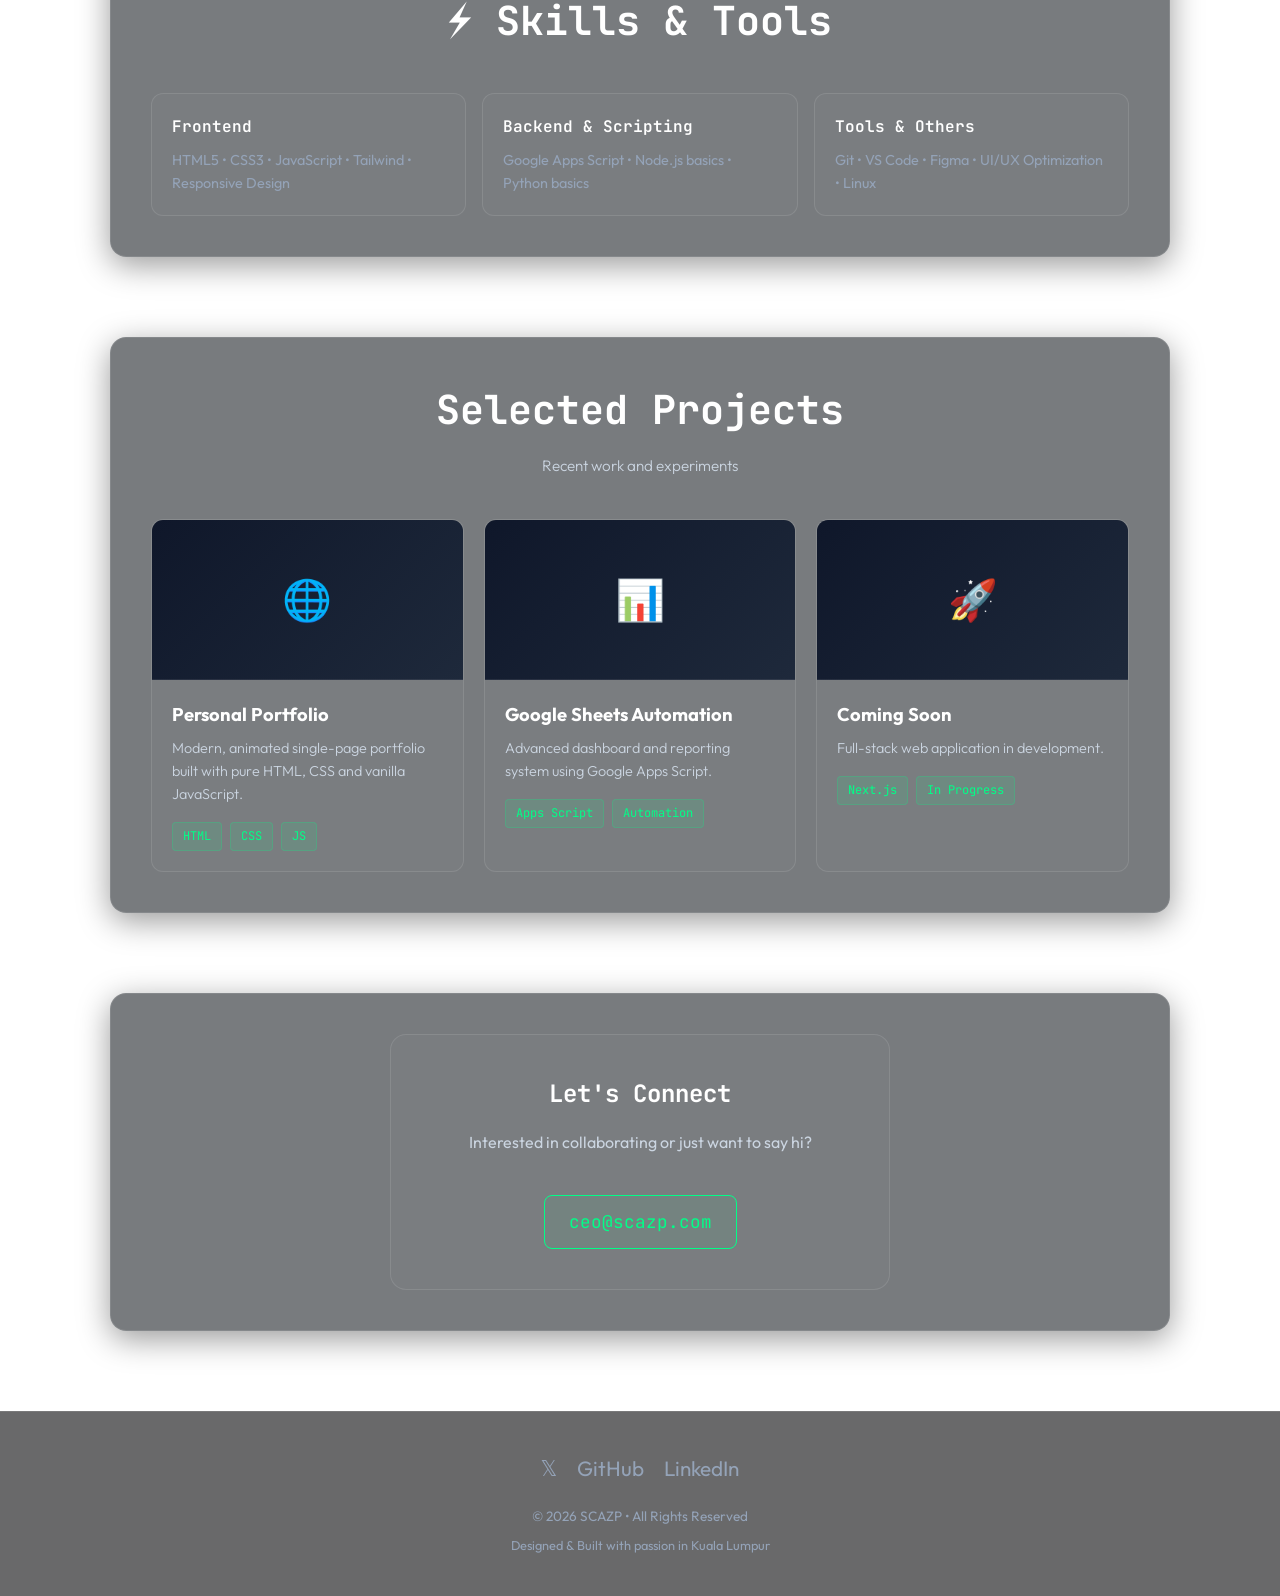
==== commit c41d58f9: "Update index.html" ====
--- a/index.html
+++ b/index.html
@@ -652,6 +652,40 @@
       opacity: 1;
       transform: translateY(0);
     }
+
+    /* Animasi Pulse Baru */
+.pulse-style {
+  position: relative;
+  width: 45px;
+  height: 45px;
+  border-radius: 50%;
+  display: flex;
+  align-items: center;
+  justify-content: center;
+}
+
+.pulse-style::before, .pulse-style::after {
+  content: '';
+  position: absolute;
+  top: 0;
+  left: 0;
+  right: 0;
+  bottom: 0;
+  border-radius: 50%;
+  border: 2px solid var(--accent);
+  animation: pulse-ring 2s linear infinite;
+  z-index: 1;
+}
+
+.pulse-style::after {
+  animation-delay: 1s; /* Gelombang kedua */
+}
+
+@keyframes pulse-ring {
+  0% { transform: scale(1); opacity: 0.8; }
+  100% { transform: scale(1.6); opacity: 0; }
+}
+    
   </style>
 </head>
 <body>
@@ -669,8 +703,9 @@
   <header class="navbar">
     <div class="nav-container">
       <a href="#" class="brand">
-        <div class="logo-wrapper">
-          <img src="logo.png" alt="SCAZP Logo" class="logo-img" onerror="this.style.display='none'">
+<div class="logo-wrapper pulse-style">
+  <img src="logo.png" alt="SCAZP Logo" class="logo-img" onerror="this.style.display='none'">
+</div>
           <svg class="moving-line" viewBox="0 0 100 100" xmlns="http://www.w3.org/2000/svg">
             <circle cx="50" cy="50" r="46" stroke="url(#neon-gradient)" stroke-width="2" fill="none" stroke-dasharray="120 180"/>
             <defs>
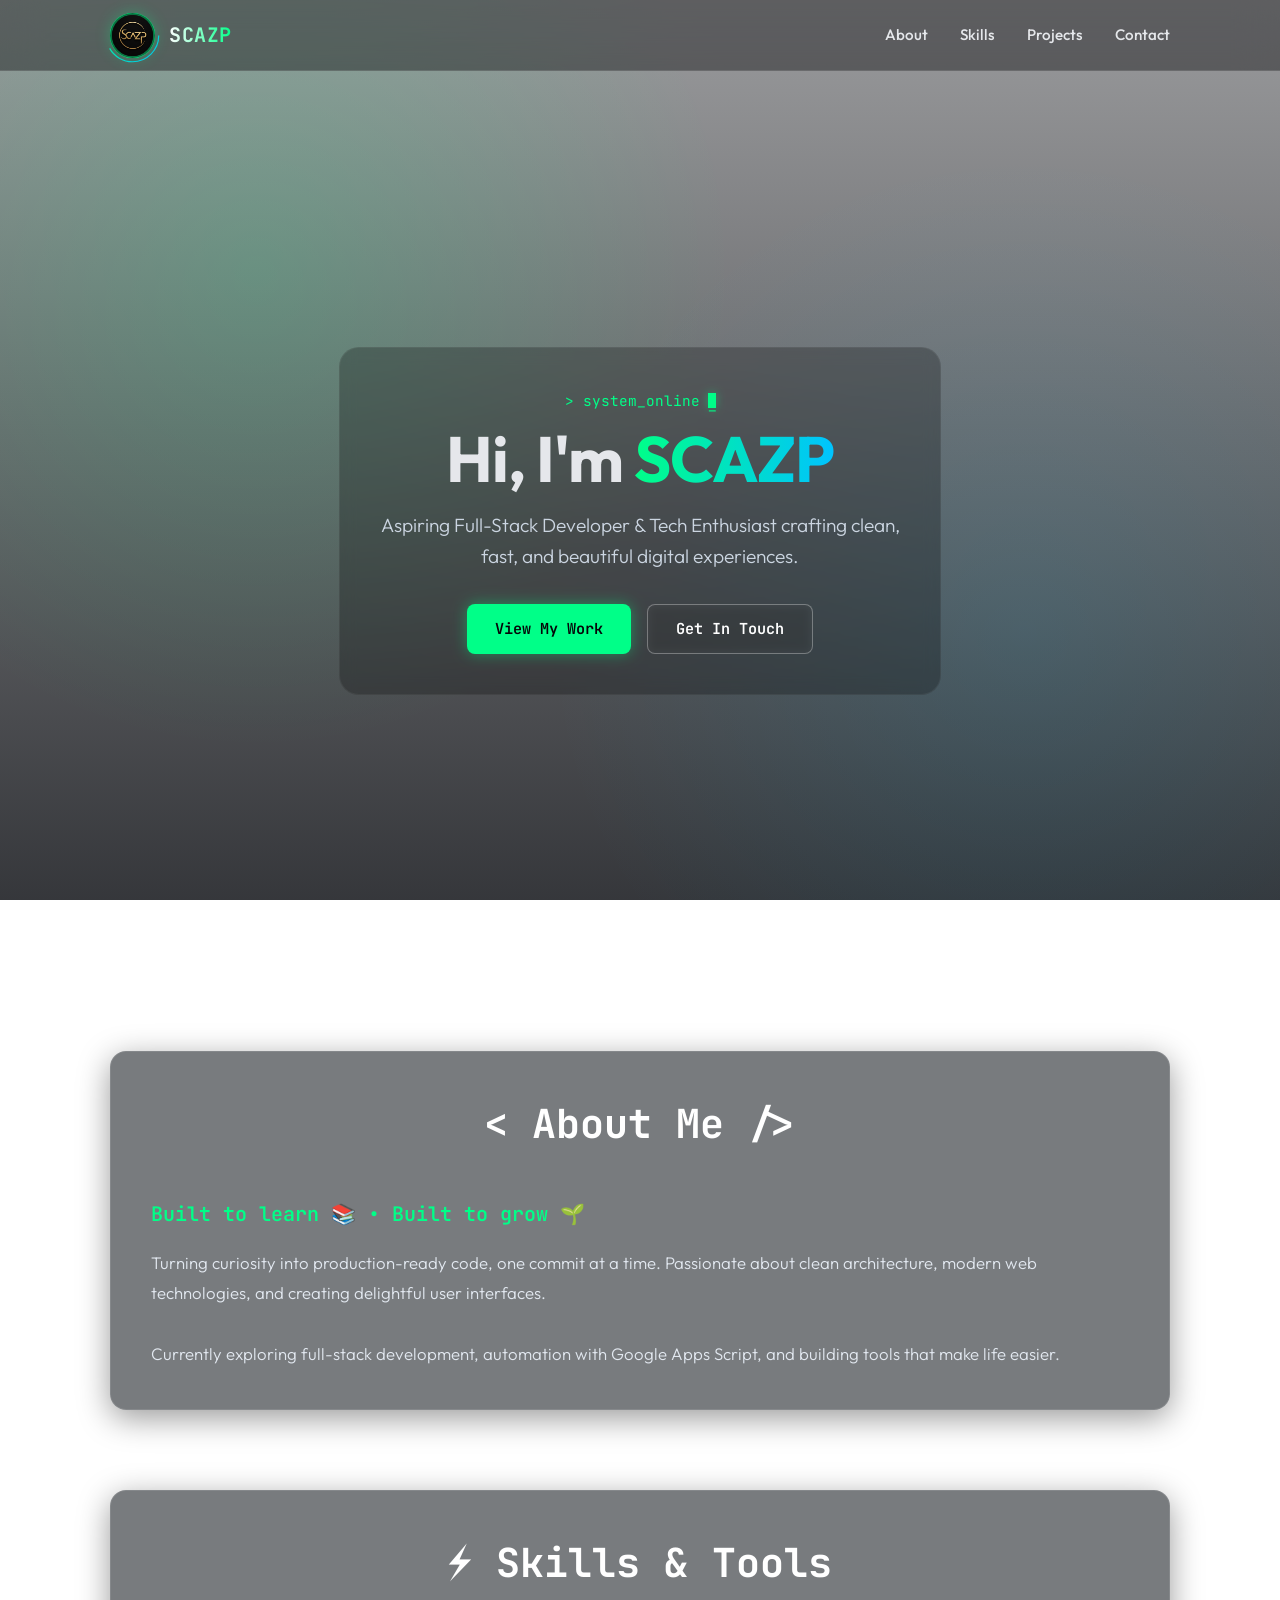
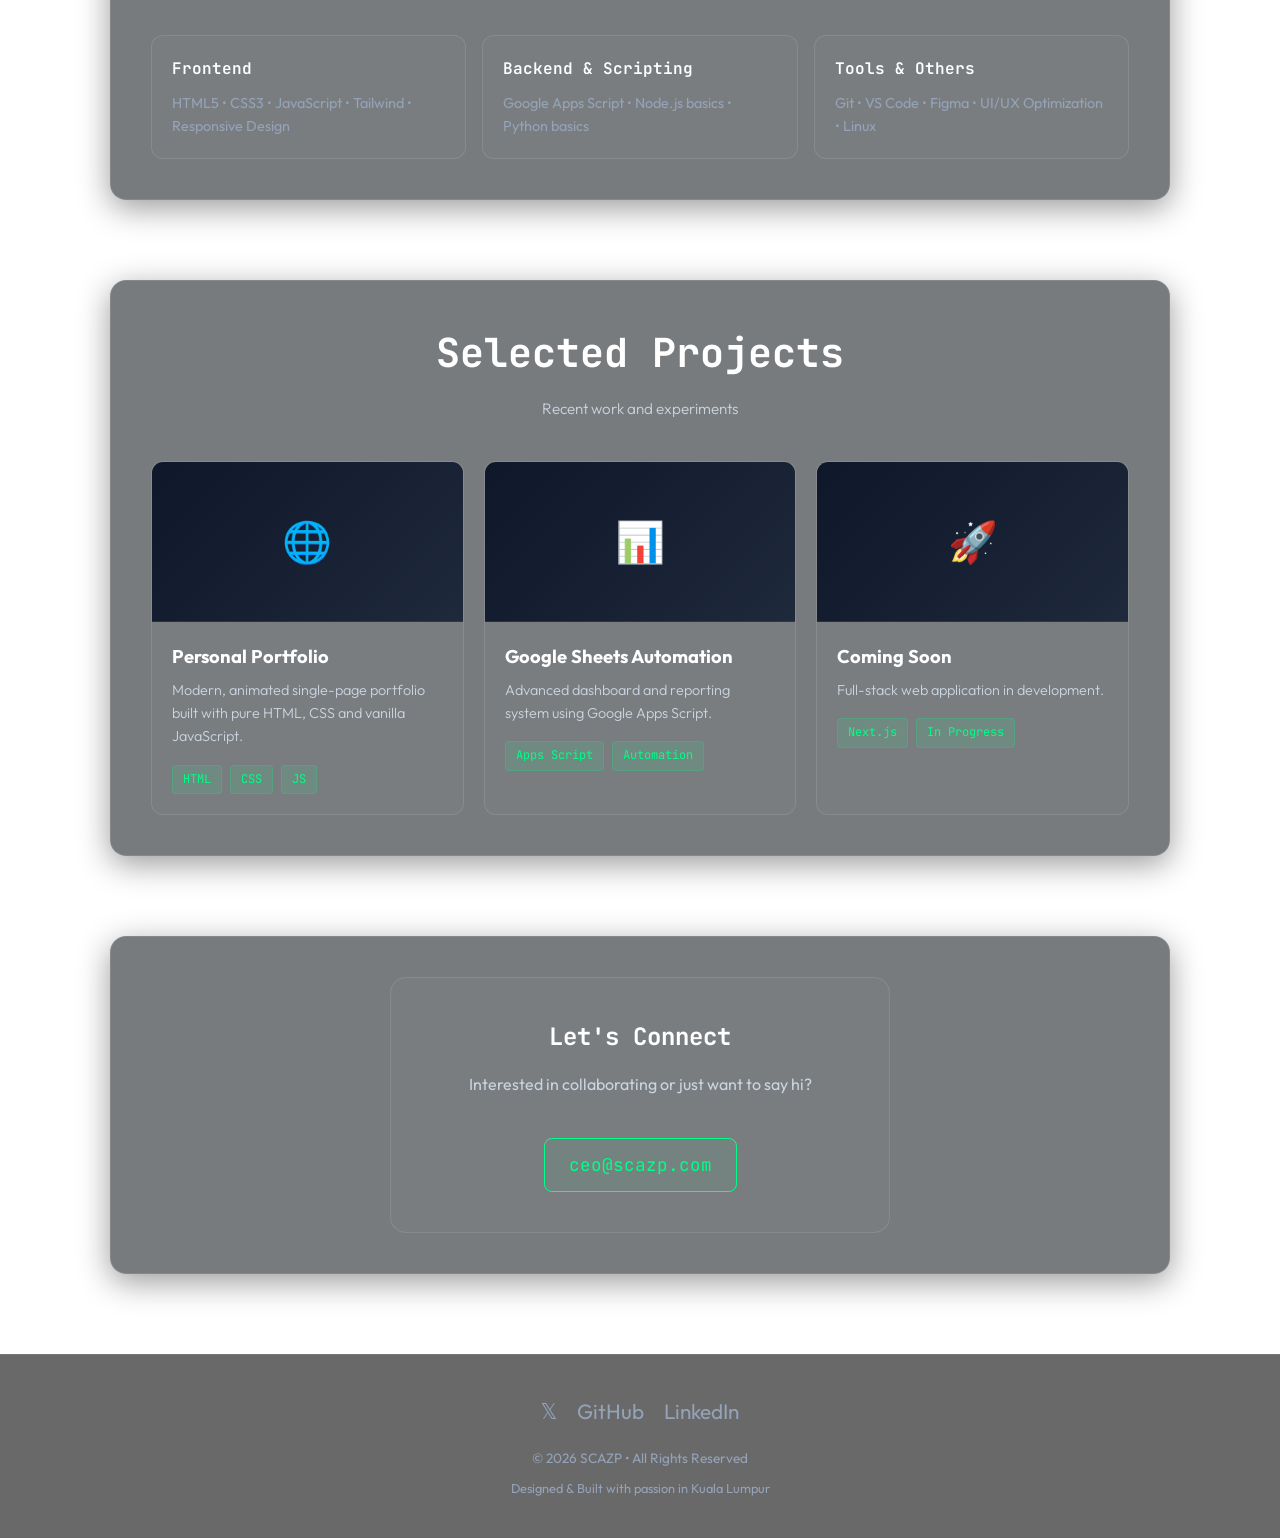
==== commit 1174fef5: "Update index.html" ====
--- a/index.html
+++ b/index.html
@@ -705,7 +705,6 @@
       <a href="#" class="brand">
 <div class="logo-wrapper pulse-style">
   <img src="logo.png" alt="SCAZP Logo" class="logo-img" onerror="this.style.display='none'">
-</div>
           <svg class="moving-line" viewBox="0 0 100 100" xmlns="http://www.w3.org/2000/svg">
             <circle cx="50" cy="50" r="46" stroke="url(#neon-gradient)" stroke-width="2" fill="none" stroke-dasharray="120 180"/>
             <defs>
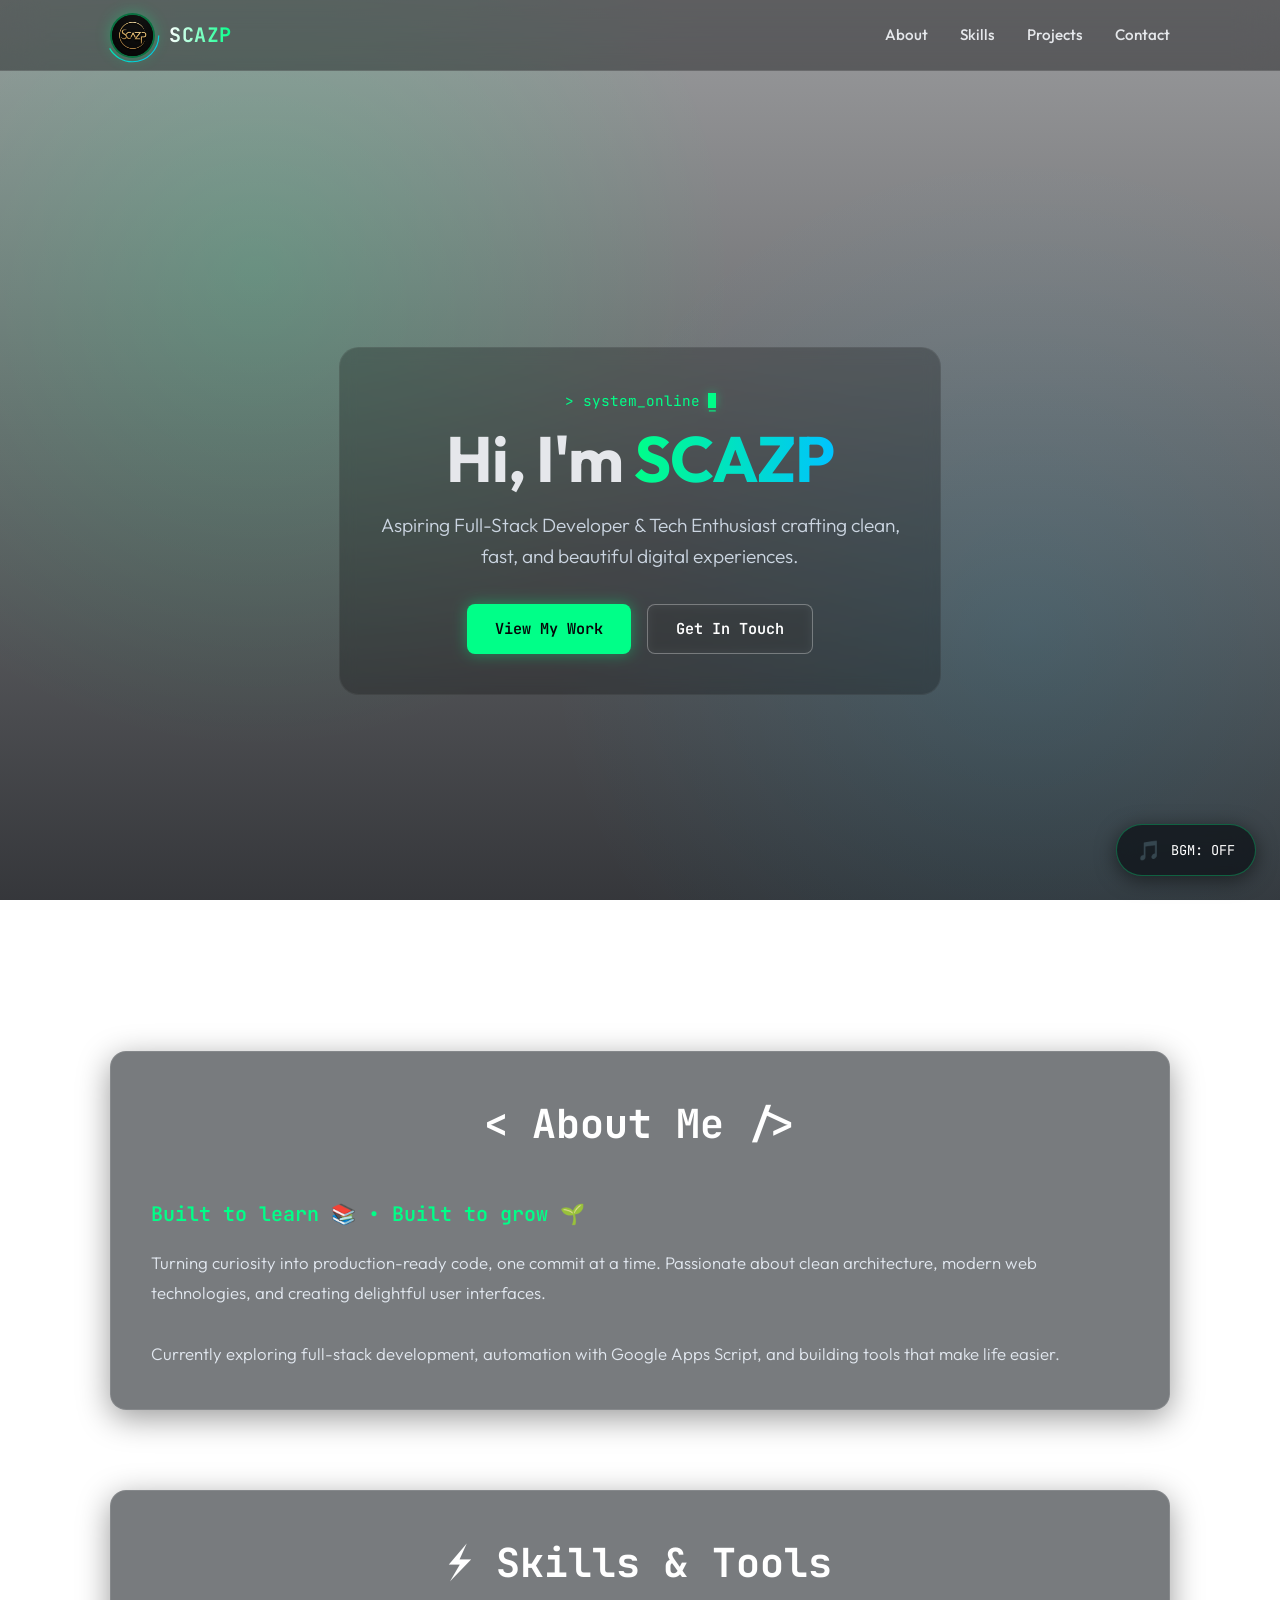
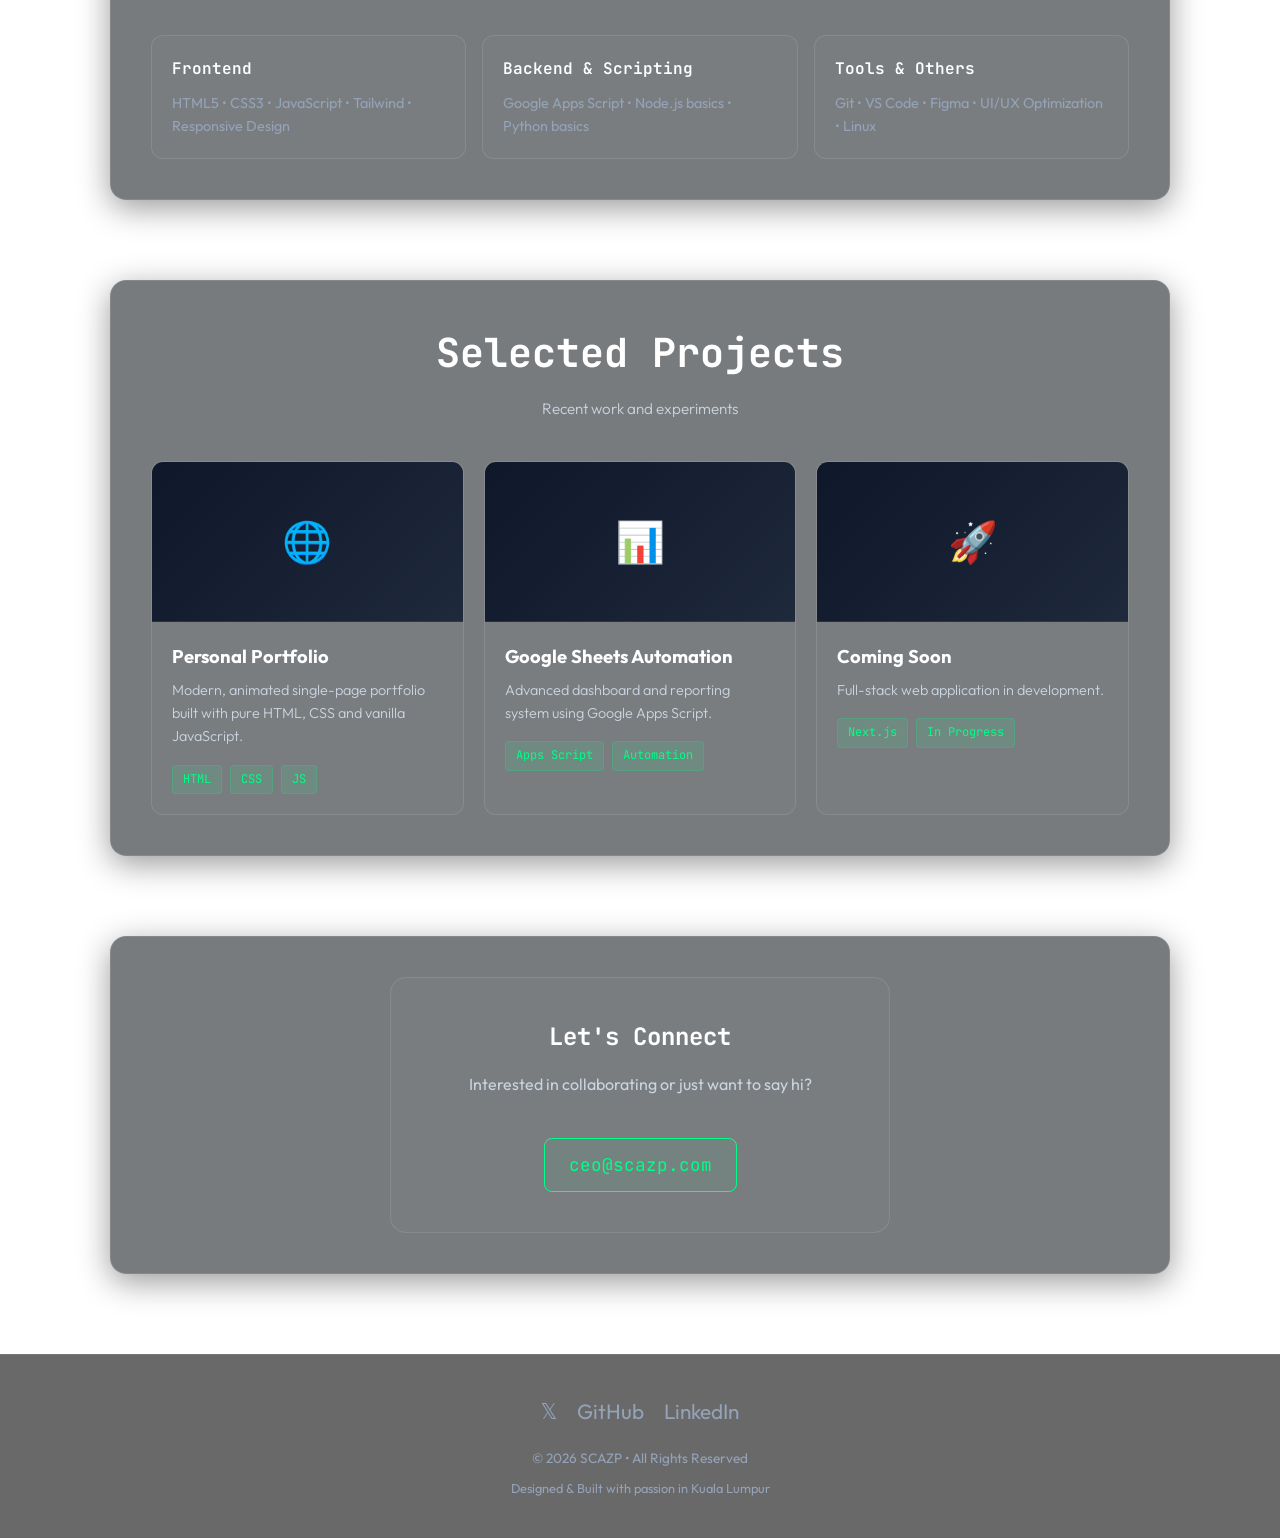
==== commit 69a30c95: "Update index.html" ====
--- a/index.html
+++ b/index.html
@@ -7,7 +7,6 @@
   <meta name="description" content="Personal portfolio of SCAZP - Aspiring Developer & Tech Enthusiast">
   <link rel="preconnect" href="https://fonts.googleapis.com">
   <link rel="preconnect" href="https://fonts.gstatic.com" crossorigin>
-  <!-- Menukar font kepada Outfit (moden) dan JetBrains Mono (tech/code) -->
   <link href="https://fonts.googleapis.com/css2?family=JetBrains+Mono:wght@400;500;700&family=Outfit:wght@300;400;500;600;700&display=swap" rel="stylesheet">
   <style>
     :root {
@@ -90,6 +89,52 @@
       100% { transform: translateX(-800px) translateY(800px) rotate(-45deg); opacity: 0; }
     }
 
+    /* ===== MUSIC PLAYER BUTTON ===== */
+    .music-player-btn {
+      position: fixed;
+      bottom: 24px;
+      right: 24px;
+      z-index: 9999;
+      background: rgba(10, 15, 20, 0.7);
+      backdrop-filter: blur(10px);
+      -webkit-backdrop-filter: blur(10px);
+      border: 1px solid rgba(0, 255, 136, 0.3);
+      color: #fff;
+      padding: 12px 20px;
+      border-radius: 50px;
+      cursor: pointer;
+      display: flex;
+      align-items: center;
+      gap: 10px;
+      font-family: 'JetBrains Mono', monospace;
+      font-size: 0.85rem;
+      transition: all 0.3s ease;
+      box-shadow: 0 4px 20px rgba(0, 0, 0, 0.5);
+    }
+
+    .music-player-btn:hover {
+      background: rgba(0, 255, 136, 0.1);
+      border-color: var(--accent);
+      box-shadow: 0 0 15px var(--accent-glow);
+      transform: translateY(-2px);
+    }
+
+    .music-icon {
+      font-size: 1.2rem;
+      animation: pulse 2s infinite;
+    }
+
+    .music-icon.paused {
+      animation: none;
+      opacity: 0.5;
+    }
+
+    @keyframes pulse {
+      0% { transform: scale(1); }
+      50% { transform: scale(1.2); }
+      100% { transform: scale(1); }
+    }
+
     /* ===== NAVBAR ===== */
     .navbar {
       position: sticky;
@@ -243,7 +288,7 @@
     }
 
     .hero h1 {
-      font-size: clamp(2.2rem, 6vw, 4rem); /* Dikecilkan sikit untuk balance */
+      font-size: clamp(2.2rem, 6vw, 4rem); 
       font-weight: 700;
       line-height: 1.1;
       margin-bottom: 16px;
@@ -552,7 +597,7 @@
       }
       
       .hero h1 {
-        font-size: 2rem; /* Override saiz fon yang terlalu besar */
+        font-size: 2rem; 
         letter-spacing: -0.5px;
       }
       
@@ -563,11 +608,11 @@
 
       .content-wrapper {
         padding: 50px 15px;
-        gap: 50px; /* Kurangkan jarak antara seksyen */
+        gap: 50px; 
       }
 
       .card-section {
-        padding: 24px 20px; /* Kurangkan padding dalam kad */
+        padding: 24px 20px; 
       }
       
       .section-header h2 {
@@ -583,7 +628,6 @@
         font-size: 1.1rem;
       }
       
-      /* Jadikan butang memanjang penuh untuk mudah sentuh di mobile */
       .cta-buttons {
         flex-direction: column;
         gap: 12px;
@@ -628,7 +672,6 @@
       }
     }
     
-    /* Untuk skrin telefon yang sangat kecil (seperti iPhone SE dll) */
     @media (max-width: 480px) {
       .hero h1 {
         font-size: 1.75rem;
@@ -638,6 +681,12 @@
       }
       .project-img {
         height: 140px;
+      }
+      .music-player-btn {
+        bottom: 16px;
+        right: 16px;
+        padding: 10px 16px;
+        font-size: 0.75rem;
       }
     }
 
@@ -652,43 +701,22 @@
       opacity: 1;
       transform: translateY(0);
     }
-
-    /* Animasi Pulse Baru */
-.pulse-style {
-  position: relative;
-  width: 45px;
-  height: 45px;
-  border-radius: 50%;
-  display: flex;
-  align-items: center;
-  justify-content: center;
-}
-
-.pulse-style::before, .pulse-style::after {
-  content: '';
-  position: absolute;
-  top: 0;
-  left: 0;
-  right: 0;
-  bottom: 0;
-  border-radius: 50%;
-  border: 2px solid var(--accent);
-  animation: pulse-ring 2s linear infinite;
-  z-index: 1;
-}
-
-.pulse-style::after {
-  animation-delay: 1s; /* Gelombang kedua */
-}
-
-@keyframes pulse-ring {
-  0% { transform: scale(1); opacity: 0.8; }
-  100% { transform: scale(1.6); opacity: 0; }
-}
-    
   </style>
 </head>
 <body>
+
+  <!-- Audio Element (Hidden) -->
+  <!-- Tukar 'interstellar.mp3' dengan nama fail lagu anda -->
+  <audio id="bgMusic" loop>
+    <source src="interstellar.mp3" type="audio/mpeg">
+    Browser anda tidak menyokong elemen audio.
+  </audio>
+
+  <!-- Floating Music Toggle Button -->
+  <button id="musicToggle" class="music-player-btn">
+    <span class="music-icon paused" id="musicIcon">🎵</span>
+    <span id="musicText">BGM: OFF</span>
+  </button>
 
   <!-- Shooting Stars Background -->
   <div class="stars-container">
@@ -703,8 +731,8 @@
   <header class="navbar">
     <div class="nav-container">
       <a href="#" class="brand">
-<div class="logo-wrapper pulse-style">
-  <img src="logo.png" alt="SCAZP Logo" class="logo-img" onerror="this.style.display='none'">
+        <div class="logo-wrapper">
+          <img src="logo.png" alt="SCAZP Logo" class="logo-img" onerror="this.style.display='none'">
           <svg class="moving-line" viewBox="0 0 100 100" xmlns="http://www.w3.org/2000/svg">
             <circle cx="50" cy="50" r="46" stroke="url(#neon-gradient)" stroke-width="2" fill="none" stroke-dasharray="120 180"/>
             <defs>
@@ -853,6 +881,29 @@
   </footer>
 
   <script>
+    // Music Player Logic
+    const bgMusic = document.getElementById('bgMusic');
+    const musicToggle = document.getElementById('musicToggle');
+    const musicIcon = document.getElementById('musicIcon');
+    const musicText = document.getElementById('musicText');
+    let isPlaying = false;
+
+    // Supaya muzik tak terlalu kuat (0.5 = 50% volume)
+    bgMusic.volume = 0.5;
+
+    musicToggle.addEventListener('click', () => {
+      if (isPlaying) {
+        bgMusic.pause();
+        musicIcon.classList.add('paused');
+        musicText.innerText = 'BGM: OFF';
+      } else {
+        bgMusic.play();
+        musicIcon.classList.remove('paused');
+        musicText.innerText = 'BGM: ON';
+      }
+      isPlaying = !isPlaying;
+    });
+
     // Mobile Menu
     const hamburger = document.getElementById('hamburger');
     const navLinks = document.getElementById('navLinks');
